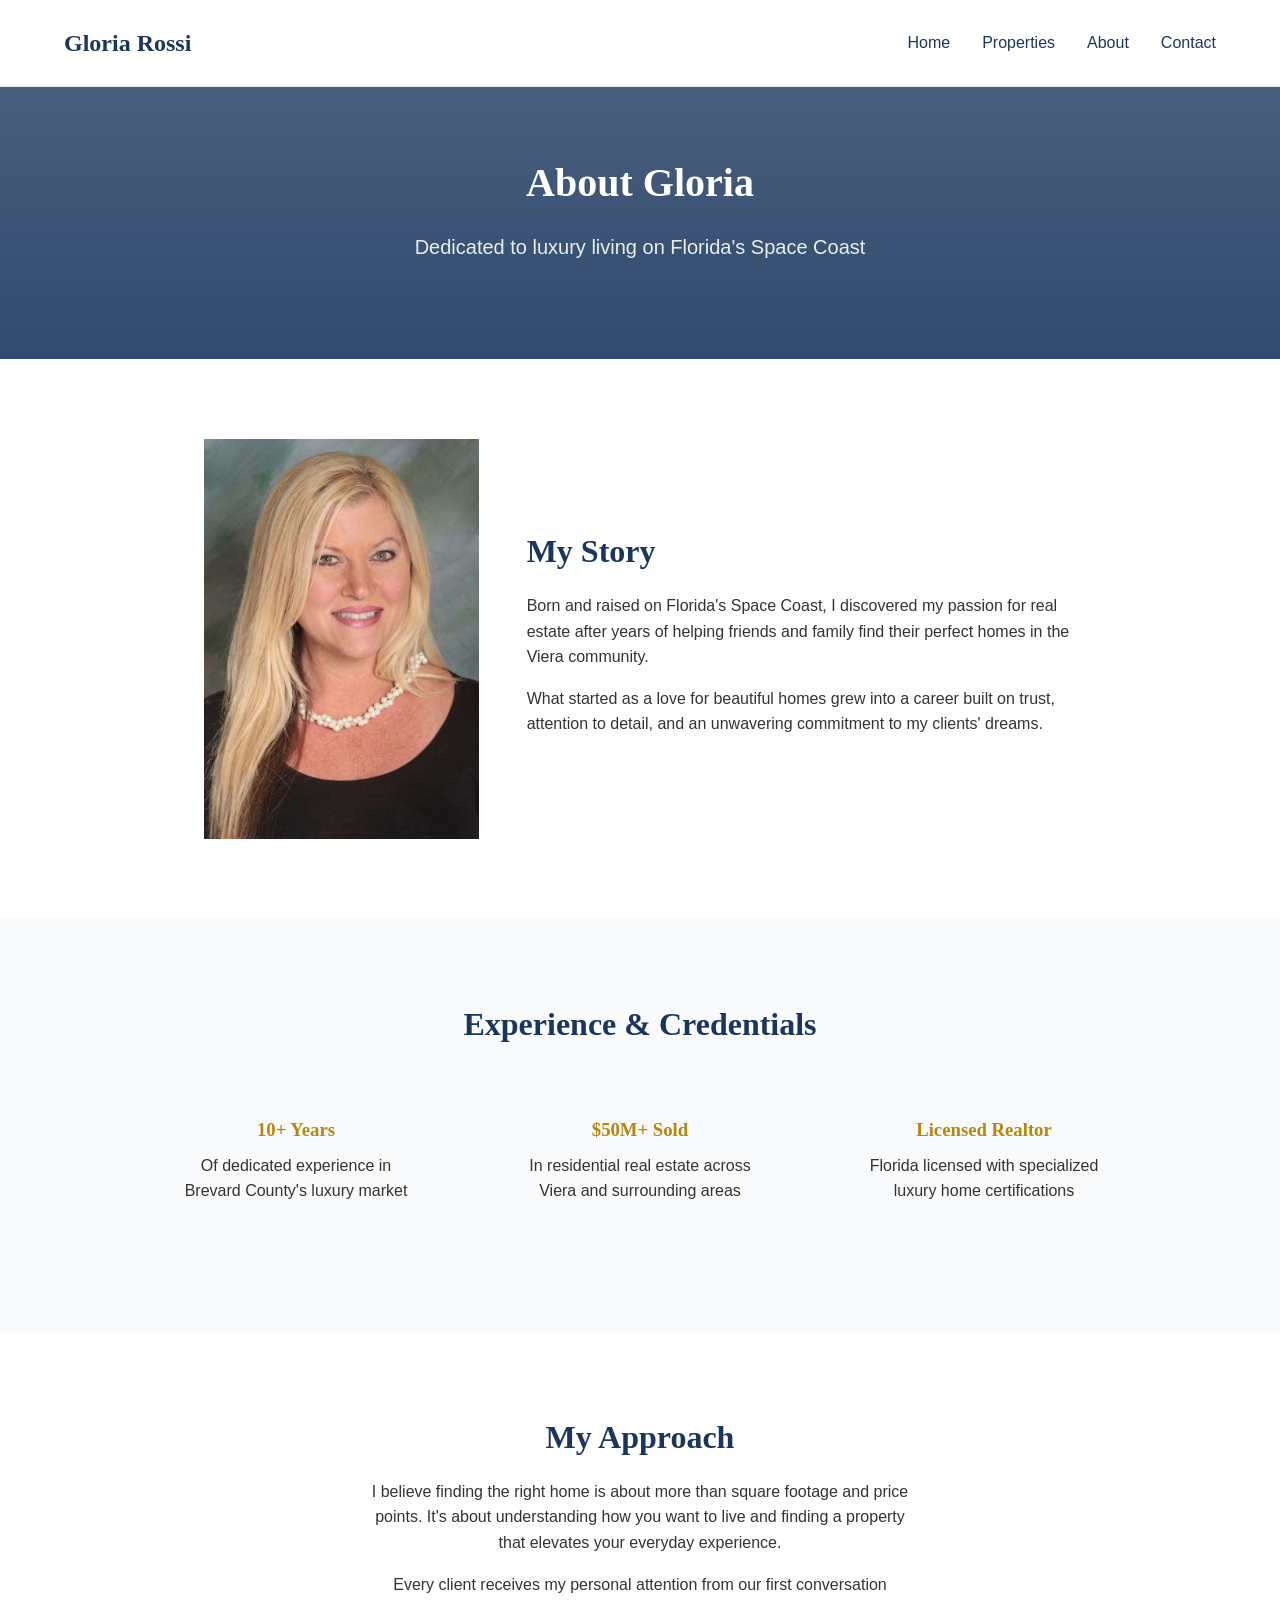
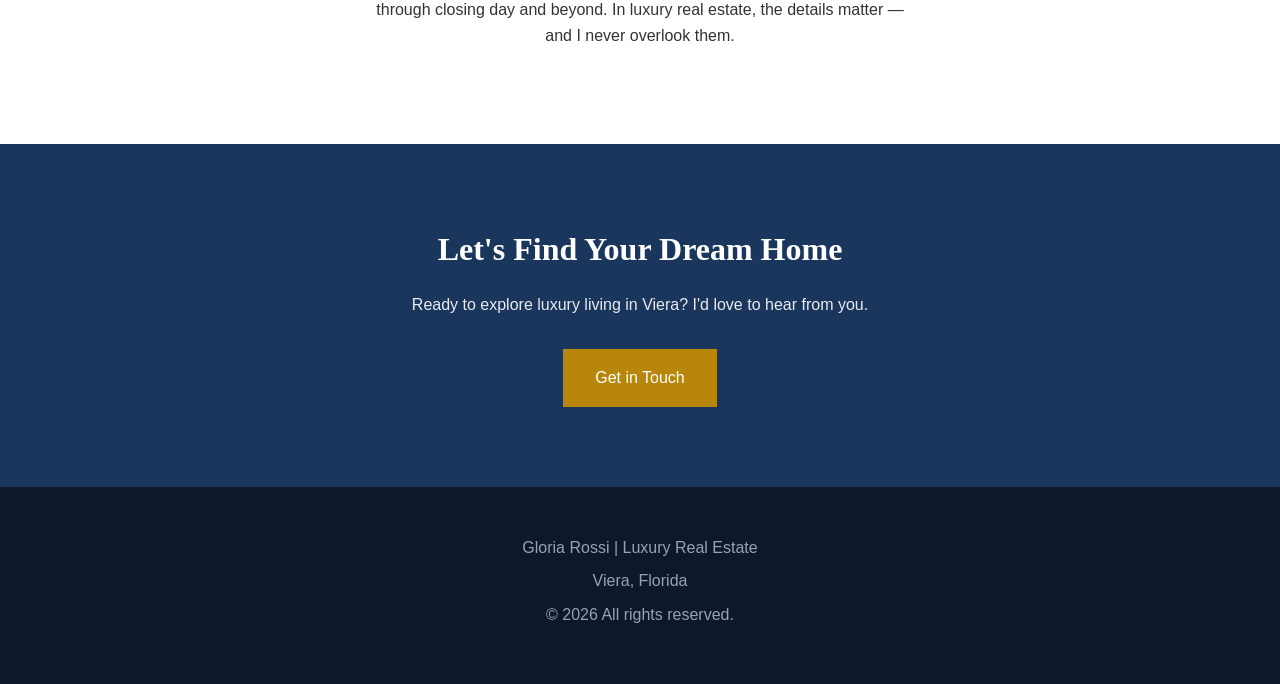
==== about.html @ 941d005b "Add About and Contact pages - About page with bio, credentials, and philosophy sections - Contact pa" ====
<!DOCTYPE html>
<html lang="en">
<head>
    <meta charset="UTF-8">
    <meta name="viewport" content="width=device-width, initial-scale=1.0">
    <title>About Gloria Rossi | Luxury Real Estate in Viera, Florida</title>
    <link rel="stylesheet" href="css/styles.css">
</head>
<body>
    <!-- Navigation -->
    <nav>
        <div class="logo">Gloria Rossi</div>
        <ul class="nav-links">
            <li><a href="index.html">Home</a></li>
            <li><a href="properties.html">Properties</a></li>
            <li><a href="about.html">About</a></li>
            <li><a href="contact.html">Contact</a></li>
        </ul>
    </nav>

    <!-- Page Hero -->
    <header class="hero hero-small">
        <h1>About Gloria</h1>
        <p>Dedicated to luxury living on Florida's Space Coast</p>
    </header>

    <!-- Bio Section -->
    <section class="about-bio">
        <img class="about-bio-image" src="pictures/glo_headshot_enhanced.png" alt="Gloria Rossi">
        <div>
            <h2>My Story</h2>
            <p>
                Born and raised on Florida's Space Coast, I discovered my passion
                for real estate after years of helping friends and family find
                their perfect homes in the Viera community.
            </p>
            <p>
                What started as a love for beautiful homes grew into a career
                built on trust, attention to detail, and an unwavering
                commitment to my clients' dreams.
            </p>
        </div>
    </section>

    <!-- Experience & Credentials -->
    <section class="about-credentials">
        <h2>Experience &amp; Credentials</h2>
        <div class="credentials-grid">
            <div class="credential-item">
                <h3>10+ Years</h3>
                <p>Of dedicated experience in Brevard County's luxury market</p>
            </div>
            <div class="credential-item">
                <h3>$50M+ Sold</h3>
                <p>In residential real estate across Viera and surrounding areas</p>
            </div>
            <div class="credential-item">
                <h3>Licensed Realtor</h3>
                <p>Florida licensed with specialized luxury home certifications</p>
            </div>
        </div>
    </section>

    <!-- Philosophy -->
    <section class="about-philosophy">
        <h2>My Approach</h2>
        <p>
            I believe finding the right home is about more than square footage
            and price points. It's about understanding how you want to live and
            finding a property that elevates your everyday experience.
        </p>
        <p>
            Every client receives my personal attention from our first
            conversation through closing day and beyond. In luxury real estate,
            the details matter — and I never overlook them.
        </p>
    </section>

    <!-- Call to Action -->
    <section class="cta">
        <h2>Let's Find Your Dream Home</h2>
        <p>Ready to explore luxury living in Viera? I'd love to hear from you.</p>
        <a href="contact.html" class="btn">Get in Touch</a>
    </section>

    <!-- Footer -->
    <footer>
        <p>Gloria Rossi | Luxury Real Estate</p>
        <p>Viera, Florida</p>
        <p>&copy; 2026 All rights reserved.</p>
    </footer>
</body>
</html>
---- css/styles.css ----
/* ========================================
   Gloria Rossi Realty - Main Stylesheet
   ======================================== */

/* Reset & Base Styles */
* {
    margin: 0;
    padding: 0;
    box-sizing: border-box;
}

body {
    font-family: 'Segoe UI', Tahoma, Geneva, Verdana, sans-serif;
    line-height: 1.6;
    color: #333;
    background-color: #fff;
}

/* Typography */
h1, h2, h3 {
    font-family: Georgia, 'Times New Roman', serif;
    color: #1a365d; /* Deep navy */
    margin-bottom: 1rem;
}

h1 {
    font-size: 3rem;
}

h2 {
    font-size: 2rem;
}

p {
    margin-bottom: 1rem;
}

a {
    color: #1a365d;
    text-decoration: none;
}

/* Navigation */
nav {
    display: flex;
    justify-content: space-between;
    align-items: center;
    padding: 1.5rem 5%;
    background-color: #fff;
    border-bottom: 1px solid #e2e8f0;
}

.logo {
    font-family: Georgia, 'Times New Roman', serif;
    font-size: 1.5rem;
    font-weight: bold;
    color: #1a365d;
}

.nav-links {
    display: flex;
    list-style: none;
    gap: 2rem;
}

.nav-links a {
    font-size: 1rem;
    transition: color 0.3s ease;
}

.nav-links a:hover {
    color: #b8860b; /* Gold accent */
}

/* Hero Section */
.hero {
    background: linear-gradient(rgba(26, 54, 93, 0.8), rgba(26, 54, 93, 0.9)),
                url('../images/hero-bg.jpg') center/cover;
    color: #fff;
    text-align: center;
    padding: 8rem 5%;
    min-height: 60vh;
    display: flex;
    flex-direction: column;
    justify-content: center;
    align-items: center;
}

.hero h1 {
    color: #fff;
    font-size: 3.5rem;
    margin-bottom: 1rem;
}

.hero p {
    font-size: 1.25rem;
    margin-bottom: 2rem;
    opacity: 0.9;
}

/* Buttons */
.btn {
    display: inline-block;
    padding: 1rem 2rem;
    background-color: #b8860b; /* Gold */
    color: #fff;
    font-size: 1rem;
    border: none;
    cursor: pointer;
    transition: background-color 0.3s ease;
}

.btn:hover {
    background-color: #996515;
    color: #fff;
}

/* Introduction Section */
.intro {
    text-align: center;
    padding: 5rem 10%;
    max-width: 800px;
    margin: 0 auto;
}

/* Featured Properties */
.featured {
    padding: 5rem 5%;
    background-color: #f8fafc;
}

.featured h2 {
    text-align: center;
    margin-bottom: 3rem;
}

.property-grid {
    display: grid;
    grid-template-columns: repeat(auto-fit, minmax(300px, 1fr));
    gap: 2rem;
    max-width: 1200px;
    margin: 0 auto;
}

.property-card {
    background: #fff;
    border: 1px solid #e2e8f0;
    overflow: hidden;
}

.property-image {
    height: 200px;
    background-color: #cbd5e1;
    display: flex;
    align-items: center;
    justify-content: center;
    color: #64748b;
}

.property-card h3 {
    padding: 1.5rem 1.5rem 0.5rem;
    font-size: 1.25rem;
}

.property-card p {
    padding: 0 1.5rem;
    color: #64748b;
    margin-bottom: 0.5rem;
}

.property-card .price {
    color: #1a365d;
    font-weight: bold;
    font-size: 1.25rem;
    padding-bottom: 1.5rem;
}

/* Call to Action */
.cta {
    text-align: center;
    padding: 5rem 5%;
    background-color: #1a365d;
    color: #fff;
}

.cta h2 {
    color: #fff;
}

.cta p {
    opacity: 0.9;
    margin-bottom: 2rem;
}

/* About Page - Hero Small */
.hero-small {
    padding: 4rem 5%;
    min-height: auto;
}

.hero-small h1 {
    font-size: 2.5rem;
}

/* About Page - Bio */
.about-bio {
    display: grid;
    grid-template-columns: 1fr 2fr;
    gap: 3rem;
    max-width: 1000px;
    margin: 0 auto;
    padding: 5rem 5%;
    align-items: center;
}

.about-bio-image {
    width: 100%;
    height: 400px;
    object-fit: cover;
}

/* About Page - Credentials */
.about-credentials {
    background-color: #f8fafc;
    padding: 5rem 5%;
    text-align: center;
}

.credentials-grid {
    display: grid;
    grid-template-columns: repeat(auto-fit, minmax(250px, 1fr));
    gap: 2rem;
    max-width: 1000px;
    margin: 2rem auto 0;
}

.credential-item {
    padding: 2rem;
}

.credential-item h3 {
    color: #b8860b;
    margin-bottom: 0.5rem;
}

/* About Page - Philosophy */
.about-philosophy {
    text-align: center;
    padding: 5rem 10%;
    max-width: 800px;
    margin: 0 auto;
}

/* Contact Page */
.contact-section {
    display: grid;
    grid-template-columns: 2fr 1fr;
    gap: 3rem;
    max-width: 1000px;
    margin: 0 auto;
    padding: 5rem 5%;
}

.contact-form h2,
.contact-info h2 {
    margin-bottom: 2rem;
}

.form-group {
    margin-bottom: 1.5rem;
}

.form-group label {
    display: block;
    margin-bottom: 0.5rem;
    font-weight: bold;
    color: #1a365d;
}

.form-group input,
.form-group select,
.form-group textarea {
    width: 100%;
    padding: 0.75rem 1rem;
    font-size: 1rem;
    font-family: 'Segoe UI', Tahoma, Geneva, Verdana, sans-serif;
    border: 1px solid #e2e8f0;
    background-color: #f8fafc;
    color: #333;
    transition: border-color 0.3s ease;
}

.form-group input:focus,
.form-group select:focus,
.form-group textarea:focus {
    outline: none;
    border-color: #b8860b;
}

.contact-info {
    padding: 2rem;
    background-color: #f8fafc;
    height: fit-content;
}

.contact-info-item {
    margin-bottom: 2rem;
}

.contact-info-item h3 {
    color: #b8860b;
    margin-bottom: 0.25rem;
}

/* Footer */
footer {
    text-align: center;
    padding: 3rem 5%;
    background-color: #0f172a;
    color: #94a3b8;
}

footer p {
    margin-bottom: 0.5rem;
}

/* Responsive Design */
@media (max-width: 768px) {
    .hero h1 {
        font-size: 2.5rem;
    }

    nav {
        flex-direction: column;
        gap: 1rem;
    }

    .nav-links {
        gap: 1rem;
    }

    .about-bio {
        grid-template-columns: 1fr;
        text-align: center;
    }

    .about-bio-image {
        height: 300px;
        max-width: 300px;
        margin: 0 auto;
    }

    .contact-section {
        grid-template-columns: 1fr;
    }
}
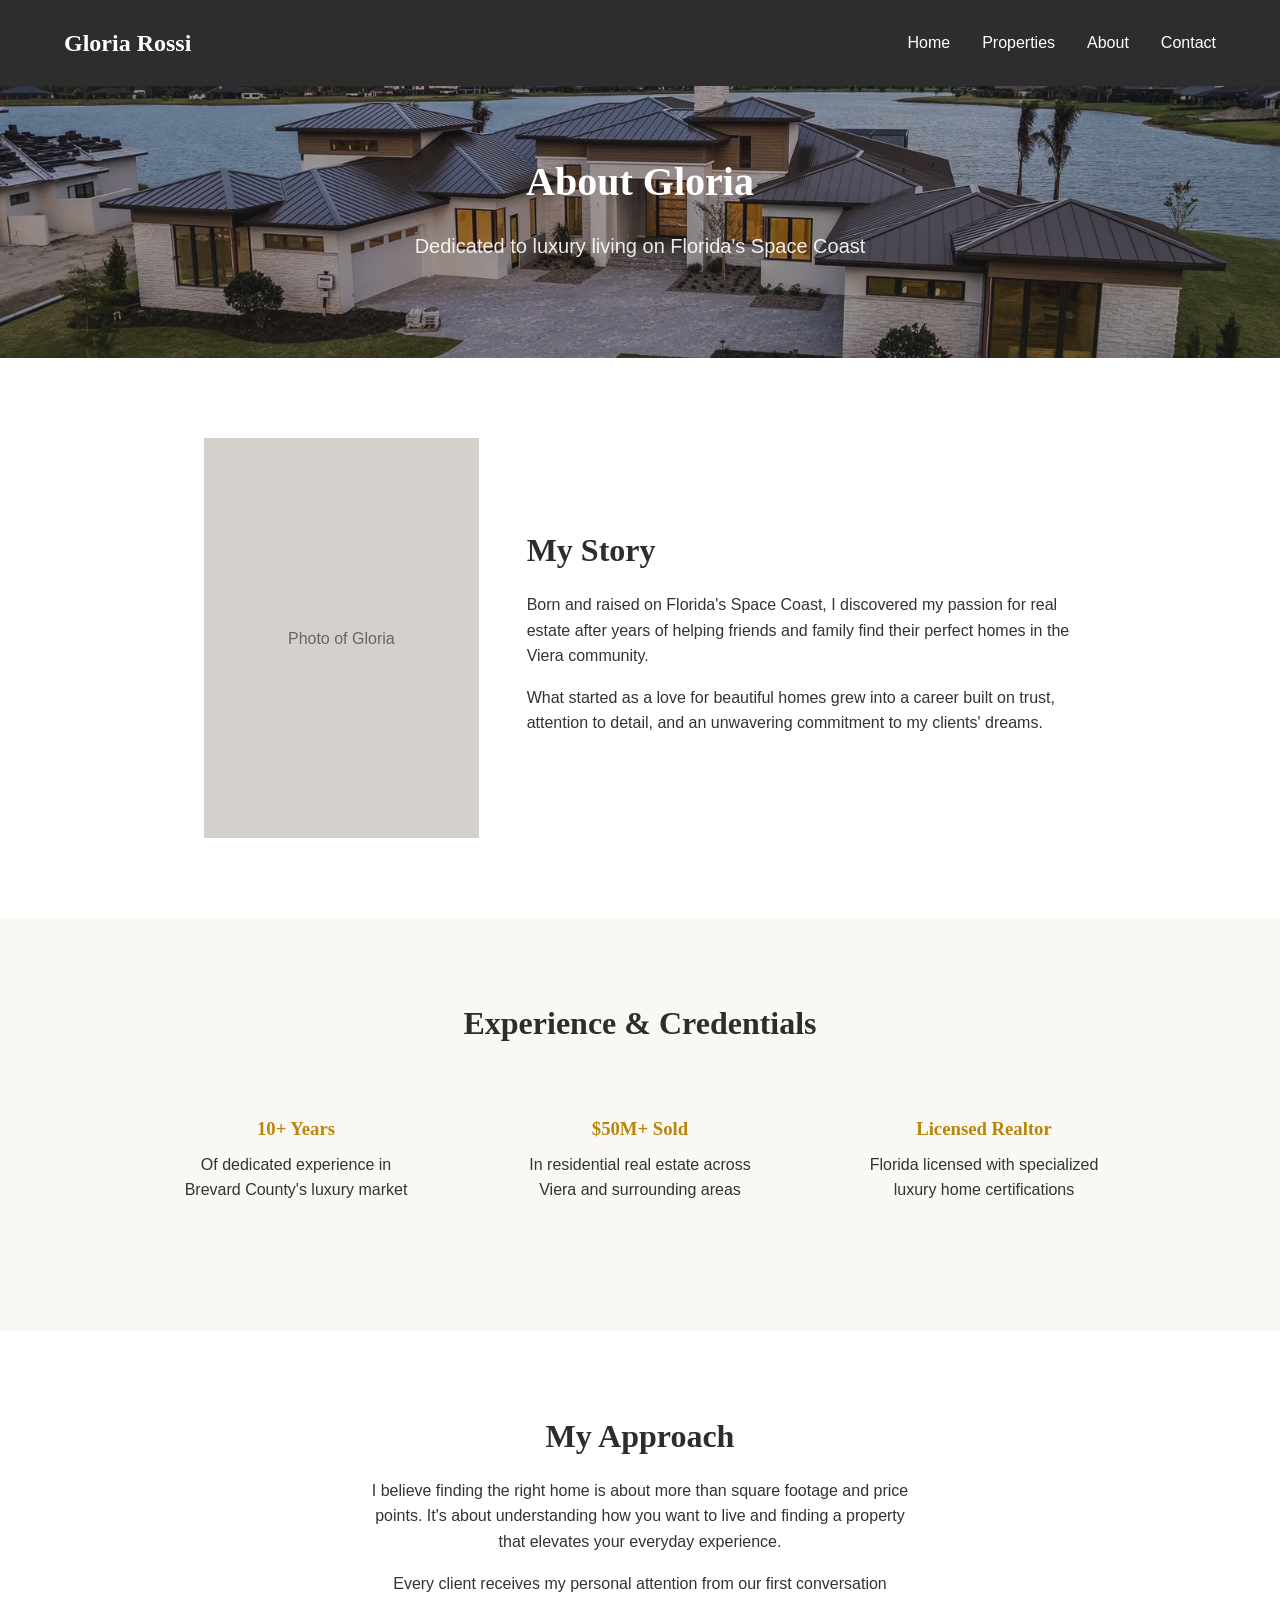
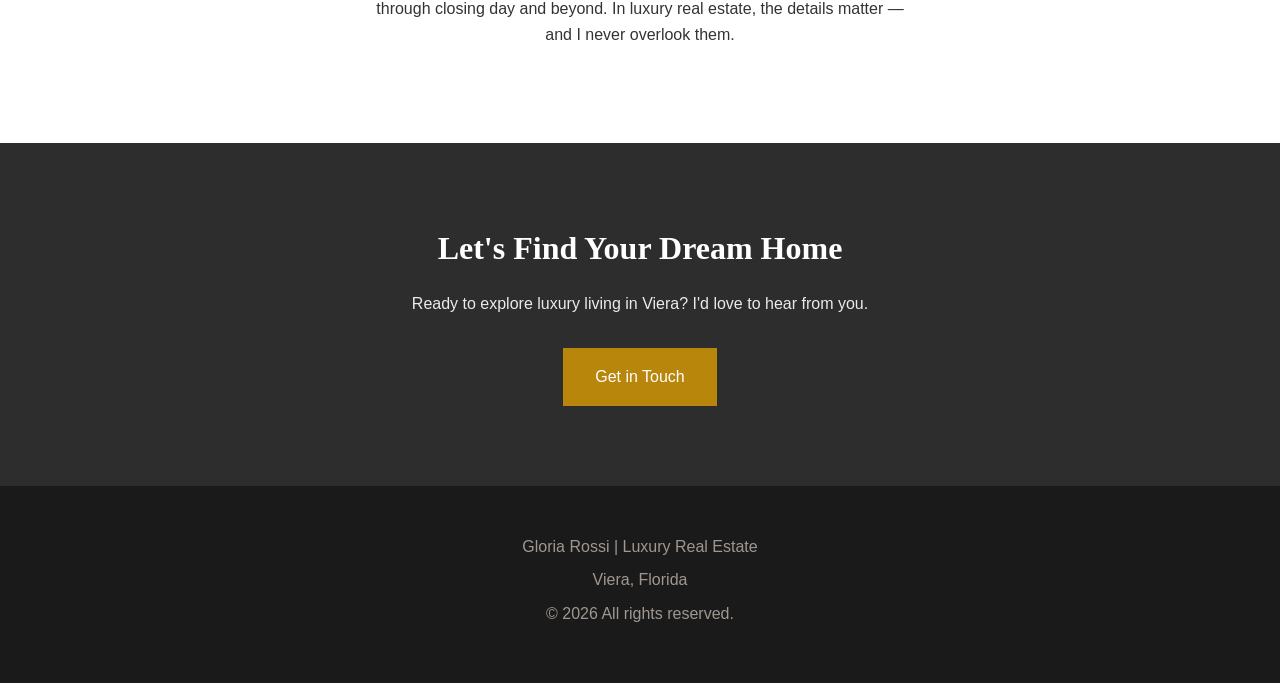
==== commit c052f1b3: "Replace headshot with placeholder for performance - Remove 1.8MB PNG headshot from about page - Reve" ====
--- a/about.html
+++ b/about.html
@@ -26,7 +26,7 @@
 
     <!-- Bio Section -->
     <section class="about-bio">
-        <img class="about-bio-image" src="pictures/glo_headshot_enhanced.png" alt="Gloria Rossi">
+        <div class="about-bio-image">Photo of Gloria</div>
         <div>
             <h2>My Story</h2>
             <p>
--- a/css/styles.css
+++ b/css/styles.css
@@ -19,7 +19,7 @@
 /* Typography */
 h1, h2, h3 {
     font-family: Georgia, 'Times New Roman', serif;
-    color: #1a365d; /* Deep navy */
+    color: #2d2d2d; /* Charcoal */
     margin-bottom: 1rem;
 }
 
@@ -36,7 +36,7 @@
 }
 
 a {
-    color: #1a365d;
+    color: #2d2d2d;
     text-decoration: none;
 }
 
@@ -46,15 +46,15 @@
     justify-content: space-between;
     align-items: center;
     padding: 1.5rem 5%;
-    background-color: #fff;
-    border-bottom: 1px solid #e2e8f0;
+    background-color: #2d2d2d;
+    border-bottom: none;
 }
 
 .logo {
     font-family: Georgia, 'Times New Roman', serif;
     font-size: 1.5rem;
     font-weight: bold;
-    color: #1a365d;
+    color: #fff;
 }
 
 .nav-links {
@@ -65,6 +65,7 @@
 
 .nav-links a {
     font-size: 1rem;
+    color: #fff;
     transition: color 0.3s ease;
 }
 
@@ -74,8 +75,8 @@
 
 /* Hero Section */
 .hero {
-    background: linear-gradient(rgba(26, 54, 93, 0.8), rgba(26, 54, 93, 0.9)),
-                url('../images/hero-bg.jpg') center/cover;
+    background: linear-gradient(rgba(45, 45, 45, 0.3), rgba(45, 45, 45, 0.4)),
+                url('../pictures/index_photo.webp') center/cover;
     color: #fff;
     text-align: center;
     padding: 8rem 5%;
@@ -126,7 +127,7 @@
 /* Featured Properties */
 .featured {
     padding: 5rem 5%;
-    background-color: #f8fafc;
+    background-color: #faf8f5;
 }
 
 .featured h2 {
@@ -144,17 +145,17 @@
 
 .property-card {
     background: #fff;
-    border: 1px solid #e2e8f0;
+    border: 1px solid #e8e4df;
     overflow: hidden;
 }
 
 .property-image {
     height: 200px;
-    background-color: #cbd5e1;
+    background-color: #d4d0cb;
     display: flex;
     align-items: center;
     justify-content: center;
-    color: #64748b;
+    color: #6b6560;
 }
 
 .property-card h3 {
@@ -164,12 +165,12 @@
 
 .property-card p {
     padding: 0 1.5rem;
-    color: #64748b;
+    color: #6b6560;
     margin-bottom: 0.5rem;
 }
 
 .property-card .price {
-    color: #1a365d;
+    color: #2d2d2d;
     font-weight: bold;
     font-size: 1.25rem;
     padding-bottom: 1.5rem;
@@ -179,7 +180,7 @@
 .cta {
     text-align: center;
     padding: 5rem 5%;
-    background-color: #1a365d;
+    background-color: #2d2d2d;
     color: #fff;
 }
 
@@ -216,12 +217,16 @@
 .about-bio-image {
     width: 100%;
     height: 400px;
-    object-fit: cover;
+    background-color: #d4d0cb;
+    display: flex;
+    align-items: center;
+    justify-content: center;
+    color: #6b6560;
 }
 
 /* About Page - Credentials */
 .about-credentials {
-    background-color: #f8fafc;
+    background-color: #faf8f5;
     padding: 5rem 5%;
     text-align: center;
 }
@@ -274,7 +279,7 @@
     display: block;
     margin-bottom: 0.5rem;
     font-weight: bold;
-    color: #1a365d;
+    color: #2d2d2d;
 }
 
 .form-group input,
@@ -284,8 +289,8 @@
     padding: 0.75rem 1rem;
     font-size: 1rem;
     font-family: 'Segoe UI', Tahoma, Geneva, Verdana, sans-serif;
-    border: 1px solid #e2e8f0;
-    background-color: #f8fafc;
+    border: 1px solid #e8e4df;
+    background-color: #faf8f5;
     color: #333;
     transition: border-color 0.3s ease;
 }
@@ -299,7 +304,7 @@
 
 .contact-info {
     padding: 2rem;
-    background-color: #f8fafc;
+    background-color: #faf8f5;
     height: fit-content;
 }
 
@@ -316,8 +321,8 @@
 footer {
     text-align: center;
     padding: 3rem 5%;
-    background-color: #0f172a;
-    color: #94a3b8;
+    background-color: #1a1a1a;
+    color: #a09890;
 }
 
 footer p {
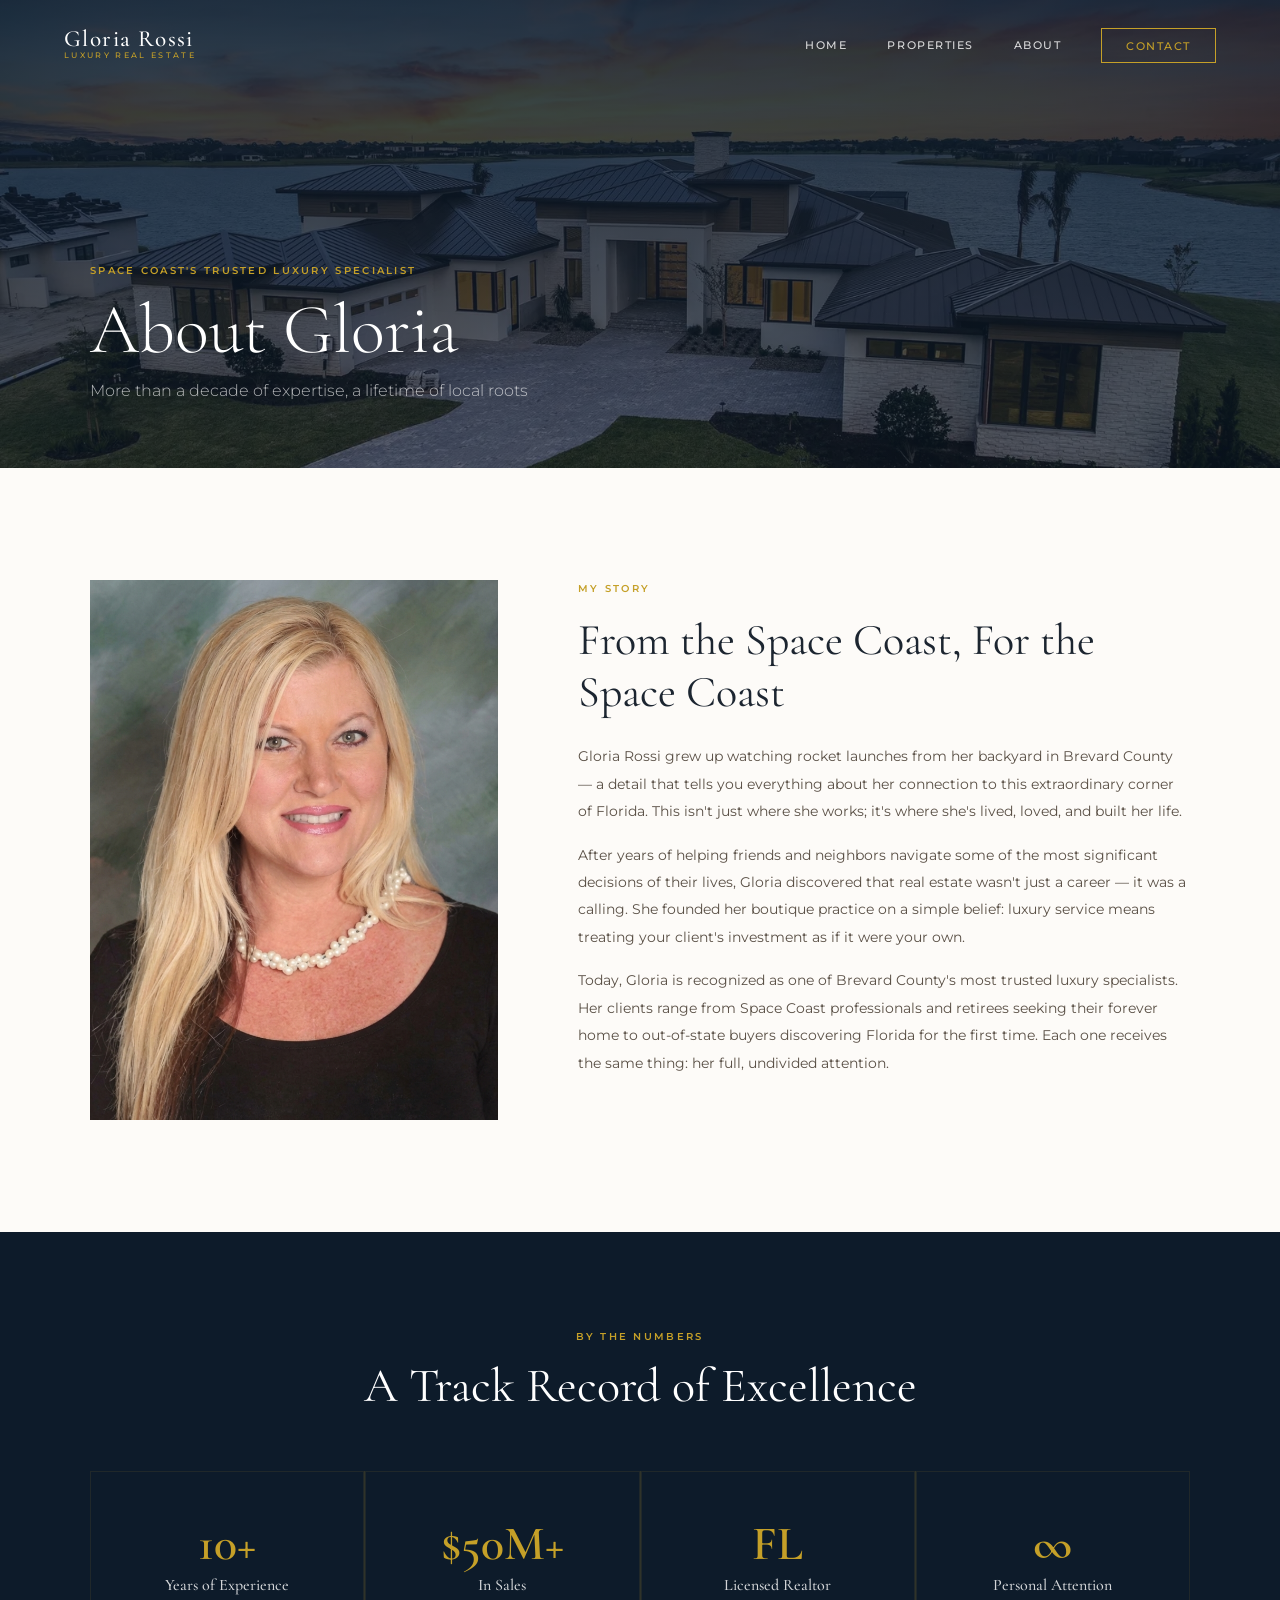
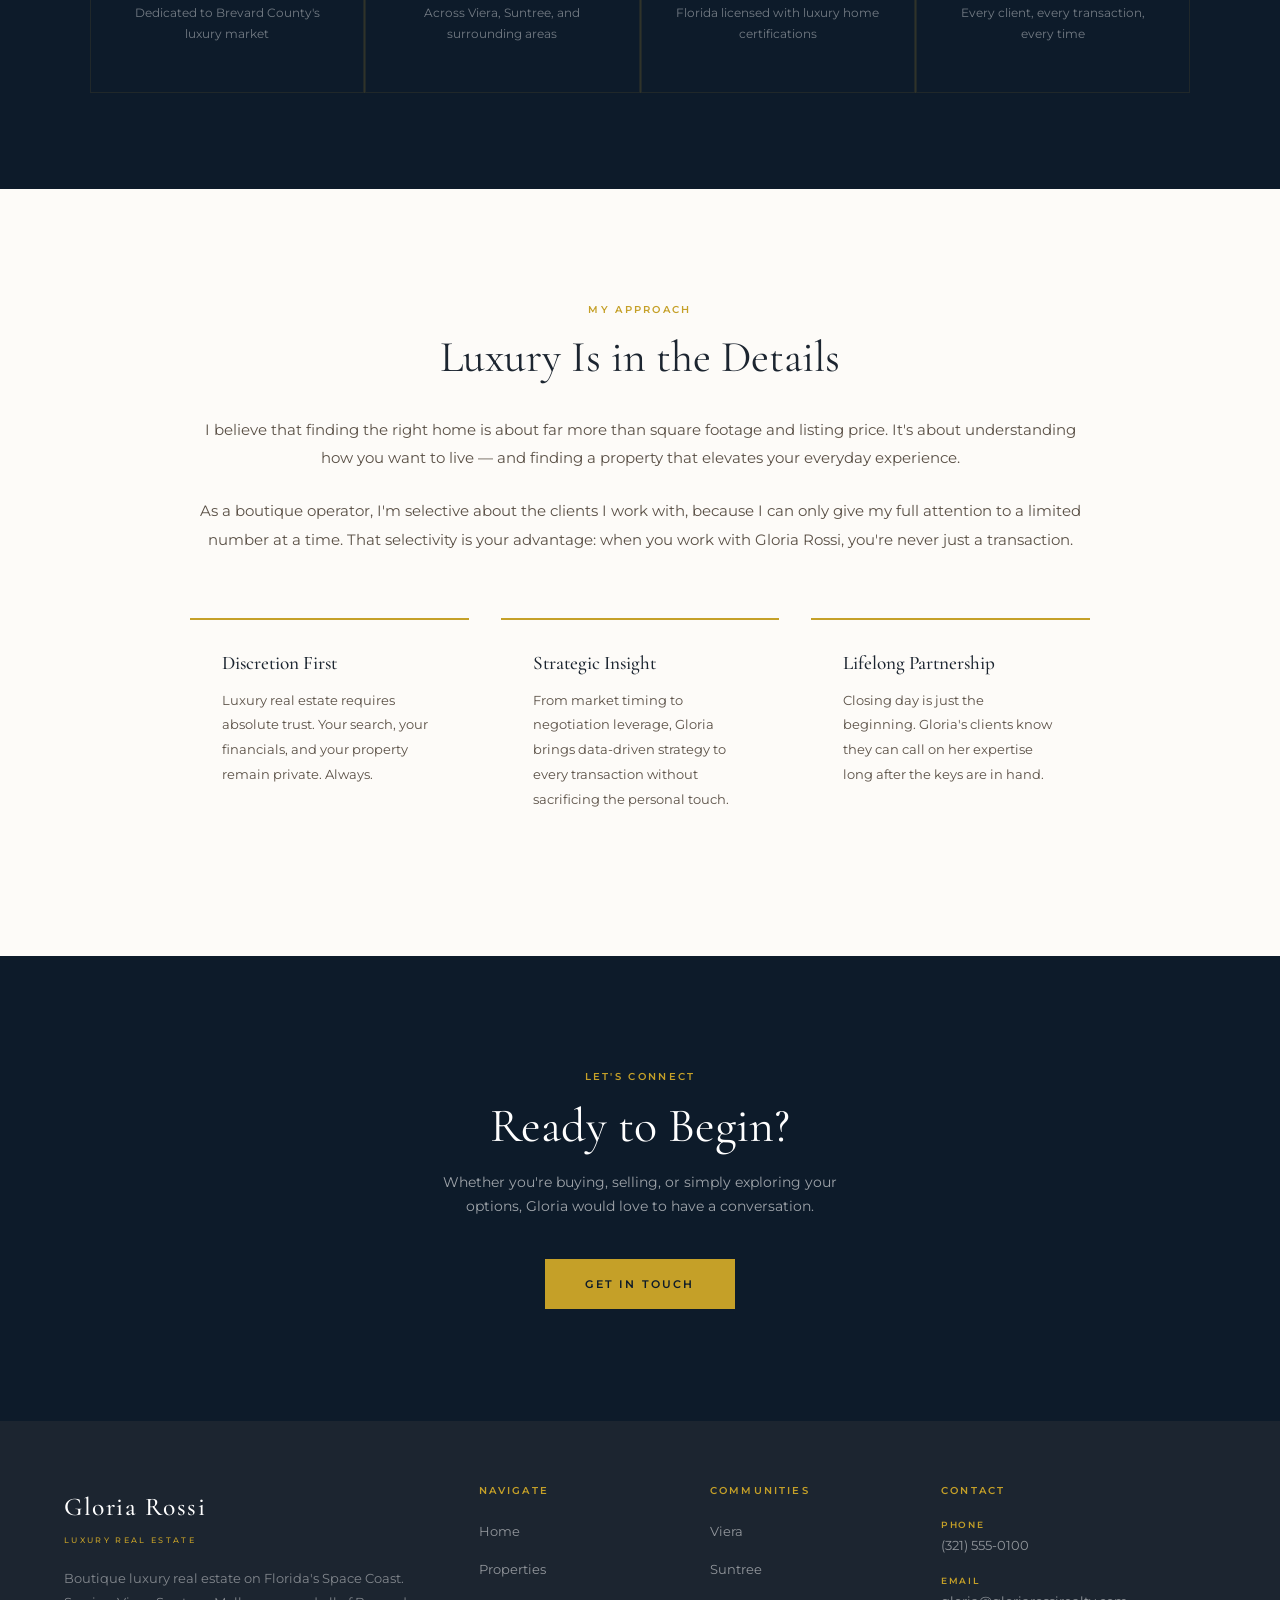
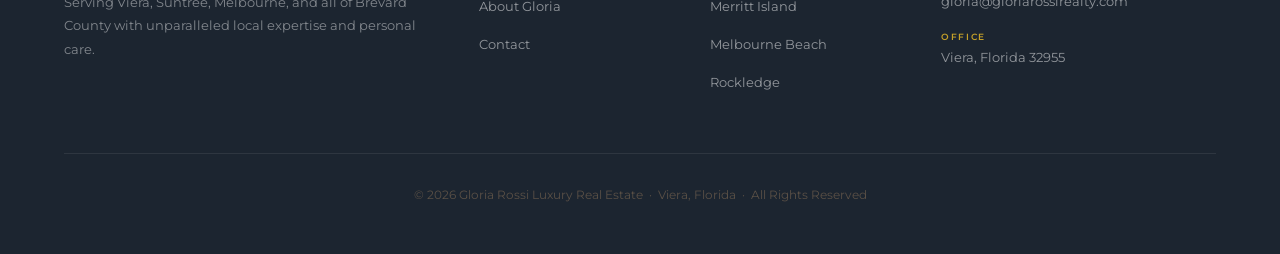
==== commit 7327365a: "Redesign: luxury Space Coast editorial aesthetic for Gloria Rossi Complete visual overhaul across al" ====
--- a/about.html
+++ b/about.html
@@ -3,91 +3,176 @@
 <head>
     <meta charset="UTF-8">
     <meta name="viewport" content="width=device-width, initial-scale=1.0">
-    <title>About Gloria Rossi | Luxury Real Estate in Viera, Florida</title>
+    <title>About Gloria Rossi | Luxury Real Estate · Florida's Space Coast</title>
+    <link rel="preconnect" href="https://fonts.googleapis.com">
+    <link rel="preconnect" href="https://fonts.gstatic.com" crossorigin>
+    <link href="https://fonts.googleapis.com/css2?family=Cormorant+Garamond:ital,wght@0,300;0,400;0,500;0,600;1,300;1,400;1,500&family=Montserrat:wght@300;400;500;600;700&display=swap" rel="stylesheet">
     <link rel="stylesheet" href="css/styles.css">
 </head>
 <body>
+
     <!-- Navigation -->
-    <nav>
-        <div class="logo">Gloria Rossi</div>
+    <nav id="navbar" class="scrolled">
+        <div class="logo">
+            <span class="logo-name">Gloria Rossi</span>
+            <span class="logo-tagline">Luxury Real Estate</span>
+        </div>
         <ul class="nav-links">
             <li><a href="index.html">Home</a></li>
             <li><a href="properties.html">Properties</a></li>
             <li><a href="about.html">About</a></li>
-            <li><a href="contact.html">Contact</a></li>
+            <li><a href="contact.html" class="nav-cta">Contact</a></li>
         </ul>
     </nav>
 
     <!-- Page Hero -->
-    <header class="hero hero-small">
-        <h1>About Gloria</h1>
-        <p>Dedicated to luxury living on Florida's Space Coast</p>
+    <header class="page-hero">
+        <div class="page-hero-content">
+            <span class="eyebrow">Space Coast's Trusted Luxury Specialist</span>
+            <h1>About Gloria</h1>
+            <p>More than a decade of expertise, a lifetime of local roots</p>
+        </div>
     </header>
 
     <!-- Bio Section -->
     <section class="about-bio">
-        <div class="about-bio-image">Photo of Gloria</div>
-        <div>
-            <h2>My Story</h2>
-            <p>
-                Born and raised on Florida's Space Coast, I discovered my passion
-                for real estate after years of helping friends and family find
-                their perfect homes in the Viera community.
-            </p>
-            <p>
-                What started as a love for beautiful homes grew into a career
-                built on trust, attention to detail, and an unwavering
-                commitment to my clients' dreams.
-            </p>
+        <div class="about-bio-inner">
+            <div class="about-bio-image-wrap">
+                <img src="pictures/glo_headshot_enhanced.png" alt="Gloria Rossi, Luxury Real Estate Specialist" class="about-bio-photo">
+                <div class="about-bio-accent"></div>
+            </div>
+            <div class="about-bio-text">
+                <span class="eyebrow">My Story</span>
+                <h2>From the Space Coast, For the Space Coast</h2>
+                <p>Gloria Rossi grew up watching rocket launches from her backyard in Brevard County &mdash; a detail that tells you everything about her connection to this extraordinary corner of Florida. This isn't just where she works; it's where she's lived, loved, and built her life.</p>
+                <p>After years of helping friends and neighbors navigate some of the most significant decisions of their lives, Gloria discovered that real estate wasn't just a career &mdash; it was a calling. She founded her boutique practice on a simple belief: luxury service means treating your client's investment as if it were your own.</p>
+                <p>Today, Gloria is recognized as one of Brevard County's most trusted luxury specialists. Her clients range from Space Coast professionals and retirees seeking their forever home to out-of-state buyers discovering Florida for the first time. Each one receives the same thing: her full, undivided attention.</p>
+            </div>
         </div>
     </section>
 
-    <!-- Experience & Credentials -->
-    <section class="about-credentials">
-        <h2>Experience &amp; Credentials</h2>
-        <div class="credentials-grid">
-            <div class="credential-item">
-                <h3>10+ Years</h3>
-                <p>Of dedicated experience in Brevard County's luxury market</p>
+    <!-- Credentials / Stats -->
+    <section class="credentials">
+        <div class="credentials-inner">
+            <div class="section-header">
+                <span class="eyebrow">By the Numbers</span>
+                <h2>A Track Record of Excellence</h2>
             </div>
-            <div class="credential-item">
-                <h3>$50M+ Sold</h3>
-                <p>In residential real estate across Viera and surrounding areas</p>
-            </div>
-            <div class="credential-item">
-                <h3>Licensed Realtor</h3>
-                <p>Florida licensed with specialized luxury home certifications</p>
+            <div class="credentials-grid">
+                <div class="credential-item">
+                    <span class="credential-number">10+</span>
+                    <h3>Years of Experience</h3>
+                    <p>Dedicated to Brevard County's luxury market</p>
+                </div>
+                <div class="credential-item">
+                    <span class="credential-number">$50M+</span>
+                    <h3>In Sales</h3>
+                    <p>Across Viera, Suntree, and surrounding areas</p>
+                </div>
+                <div class="credential-item">
+                    <span class="credential-number">FL</span>
+                    <h3>Licensed Realtor</h3>
+                    <p>Florida licensed with luxury home certifications</p>
+                </div>
+                <div class="credential-item">
+                    <span class="credential-number">&#8734;</span>
+                    <h3>Personal Attention</h3>
+                    <p>Every client, every transaction, every time</p>
+                </div>
             </div>
         </div>
     </section>
 
     <!-- Philosophy -->
-    <section class="about-philosophy">
-        <h2>My Approach</h2>
-        <p>
-            I believe finding the right home is about more than square footage
-            and price points. It's about understanding how you want to live and
-            finding a property that elevates your everyday experience.
-        </p>
-        <p>
-            Every client receives my personal attention from our first
-            conversation through closing day and beyond. In luxury real estate,
-            the details matter — and I never overlook them.
-        </p>
+    <section class="philosophy">
+        <div class="philosophy-inner">
+            <span class="eyebrow">My Approach</span>
+            <h2>Luxury Is in the Details</h2>
+            <p>I believe that finding the right home is about far more than square footage and listing price. It's about understanding how you want to live &mdash; and finding a property that elevates your everyday experience.</p>
+            <p>As a boutique operator, I'm selective about the clients I work with, because I can only give my full attention to a limited number at a time. That selectivity is your advantage: when you work with Gloria Rossi, you're never just a transaction.</p>
+            <div class="philosophy-pillars">
+                <div class="philosophy-pillar">
+                    <h4>Discretion First</h4>
+                    <p>Luxury real estate requires absolute trust. Your search, your financials, and your property remain private. Always.</p>
+                </div>
+                <div class="philosophy-pillar">
+                    <h4>Strategic Insight</h4>
+                    <p>From market timing to negotiation leverage, Gloria brings data-driven strategy to every transaction without sacrificing the personal touch.</p>
+                </div>
+                <div class="philosophy-pillar">
+                    <h4>Lifelong Partnership</h4>
+                    <p>Closing day is just the beginning. Gloria's clients know they can call on her expertise long after the keys are in hand.</p>
+                </div>
+            </div>
+        </div>
     </section>
 
-    <!-- Call to Action -->
+    <!-- CTA -->
     <section class="cta">
-        <h2>Let's Find Your Dream Home</h2>
-        <p>Ready to explore luxury living in Viera? I'd love to hear from you.</p>
-        <a href="contact.html" class="btn">Get in Touch</a>
+        <span class="eyebrow">Let's Connect</span>
+        <h2>Ready to Begin?</h2>
+        <p>Whether you're buying, selling, or simply exploring your options, Gloria would love to have a conversation.</p>
+        <a href="contact.html" class="btn btn-primary">Get in Touch</a>
     </section>
 
     <!-- Footer -->
     <footer>
-        <p>Gloria Rossi | Luxury Real Estate</p>
-        <p>Viera, Florida</p>
-        <p>&copy; 2026 All rights reserved.</p>
+        <div class="footer-inner">
+            <div class="footer-brand">
+                <span class="logo-name">Gloria Rossi</span>
+                <span class="logo-tagline">Luxury Real Estate</span>
+                <p>Boutique luxury real estate on Florida's Space Coast. Serving Viera, Suntree, Melbourne, and all of Brevard County with unparalleled local expertise and personal care.</p>
+            </div>
+            <div class="footer-col">
+                <h4>Navigate</h4>
+                <ul>
+                    <li><a href="index.html">Home</a></li>
+                    <li><a href="properties.html">Properties</a></li>
+                    <li><a href="about.html">About Gloria</a></li>
+                    <li><a href="contact.html">Contact</a></li>
+                </ul>
+            </div>
+            <div class="footer-col">
+                <h4>Communities</h4>
+                <ul>
+                    <li><a href="#">Viera</a></li>
+                    <li><a href="#">Suntree</a></li>
+                    <li><a href="#">Merritt Island</a></li>
+                    <li><a href="#">Melbourne Beach</a></li>
+                    <li><a href="#">Rockledge</a></li>
+                </ul>
+            </div>
+            <div class="footer-col">
+                <h4>Contact</h4>
+                <div class="footer-contact-item">
+                    <span class="contact-label">Phone</span>
+                    <p>(321) 555-0100</p>
+                </div>
+                <div class="footer-contact-item">
+                    <span class="contact-label">Email</span>
+                    <p>gloria@gloriarossirealty.com</p>
+                </div>
+                <div class="footer-contact-item">
+                    <span class="contact-label">Office</span>
+                    <p>Viera, Florida 32955</p>
+                </div>
+            </div>
+        </div>
+        <div class="footer-bottom">
+            <p>&copy; 2026 Gloria Rossi Luxury Real Estate &nbsp;&middot;&nbsp; Viera, Florida &nbsp;&middot;&nbsp; All Rights Reserved</p>
+        </div>
     </footer>
+
+    <script>
+        const navbar = document.getElementById('navbar');
+        window.addEventListener('scroll', function () {
+            if (window.scrollY > 60) {
+                navbar.classList.add('scrolled');
+            } else {
+                navbar.classList.remove('scrolled');
+            }
+        });
+    </script>
+
 </body>
 </html>
--- a/css/styles.css
+++ b/css/styles.css
@@ -1,361 +1,1134 @@
-/* ========================================
-   Gloria Rossi Realty - Main Stylesheet
-   ======================================== */
-
-/* Reset & Base Styles */
-* {
-    margin: 0;
-    padding: 0;
-    box-sizing: border-box;
+/* ============================================================
+   Gloria Rossi Luxury Real Estate — Main Stylesheet
+   Design: Space Coast Editorial Luxury
+   Fonts: Cormorant Garamond (headings) + Montserrat (body)
+   ============================================================ */
+
+/* === CSS VARIABLES === */
+:root {
+  --midnight: #0d1b2a;
+  --navy:     #162033;
+  --gold:     #c5a028;
+  --gold-light: #d4b845;
+  --gold-hover: #a8881f;
+  --cream:    #f9f4ee;
+  --warm-white: #fdfbf8;
+  --charcoal: #1c2530;
+  --text-dark: #2a2a2a;
+  --text-mid:  #5a5046;
+  --text-light: #8a7d72;
+  --border:   #e2d9d0;
+  --section-alt: #f5ede4;
+}
+
+/* === RESET === */
+*, *::before, *::after {
+  margin: 0;
+  padding: 0;
+  box-sizing: border-box;
+}
+
+html {
+  scroll-behavior: smooth;
 }
 
 body {
-    font-family: 'Segoe UI', Tahoma, Geneva, Verdana, sans-serif;
-    line-height: 1.6;
-    color: #333;
-    background-color: #fff;
-}
-
-/* Typography */
-h1, h2, h3 {
-    font-family: Georgia, 'Times New Roman', serif;
-    color: #2d2d2d; /* Charcoal */
-    margin-bottom: 1rem;
-}
-
-h1 {
-    font-size: 3rem;
-}
-
-h2 {
-    font-size: 2rem;
+  font-family: 'Montserrat', 'Segoe UI', sans-serif;
+  font-weight: 400;
+  line-height: 1.7;
+  color: var(--text-dark);
+  background-color: var(--warm-white);
+  -webkit-font-smoothing: antialiased;
+}
+
+/* === TYPOGRAPHY === */
+h1, h2, h3, h4, h5 {
+  font-family: 'Cormorant Garamond', Georgia, serif;
+  font-weight: 500;
+  line-height: 1.2;
+  color: var(--charcoal);
+}
+
+.eyebrow {
+  font-family: 'Montserrat', sans-serif;
+  font-size: 0.65rem;
+  font-weight: 600;
+  letter-spacing: 0.22em;
+  text-transform: uppercase;
+  color: var(--gold);
+  margin-bottom: 0.75rem;
+  display: block;
 }
 
 p {
-    margin-bottom: 1rem;
+  margin-bottom: 1rem;
+  color: var(--text-mid);
 }
 
 a {
-    color: #2d2d2d;
-    text-decoration: none;
-}
-
-/* Navigation */
+  color: inherit;
+  text-decoration: none;
+}
+
+/* === NAVIGATION === */
 nav {
-    display: flex;
-    justify-content: space-between;
-    align-items: center;
-    padding: 1.5rem 5%;
-    background-color: #2d2d2d;
-    border-bottom: none;
+  position: fixed;
+  top: 0;
+  left: 0;
+  right: 0;
+  z-index: 1000;
+  display: flex;
+  justify-content: space-between;
+  align-items: center;
+  padding: 1.75rem 5%;
+  transition: background-color 0.4s ease, padding 0.3s ease, box-shadow 0.3s ease;
+}
+
+nav.scrolled {
+  background-color: var(--midnight);
+  padding: 1rem 5%;
+  box-shadow: 0 2px 30px rgba(0, 0, 0, 0.35);
 }
 
 .logo {
-    font-family: Georgia, 'Times New Roman', serif;
-    font-size: 1.5rem;
-    font-weight: bold;
-    color: #fff;
+  display: flex;
+  flex-direction: column;
+  line-height: 1;
+}
+
+.logo-name {
+  font-family: 'Cormorant Garamond', serif;
+  font-size: 1.45rem;
+  font-weight: 500;
+  color: #fff;
+  letter-spacing: 0.06em;
+}
+
+.logo-tagline {
+  font-family: 'Montserrat', sans-serif;
+  font-size: 0.52rem;
+  font-weight: 500;
+  letter-spacing: 0.28em;
+  text-transform: uppercase;
+  color: var(--gold);
 }
 
 .nav-links {
-    display: flex;
-    list-style: none;
-    gap: 2rem;
+  display: flex;
+  list-style: none;
+  gap: 2.5rem;
+  align-items: center;
 }
 
 .nav-links a {
-    font-size: 1rem;
-    color: #fff;
-    transition: color 0.3s ease;
+  font-size: 0.68rem;
+  font-weight: 500;
+  letter-spacing: 0.14em;
+  text-transform: uppercase;
+  color: rgba(255, 255, 255, 0.82);
+  transition: color 0.3s ease;
 }
 
 .nav-links a:hover {
-    color: #b8860b; /* Gold accent */
-}
-
-/* Hero Section */
+  color: var(--gold);
+}
+
+.nav-links .nav-cta {
+  padding: 0.6rem 1.5rem;
+  border: 1px solid var(--gold);
+  color: var(--gold);
+  transition: all 0.3s ease;
+}
+
+.nav-links .nav-cta:hover {
+  background-color: var(--gold);
+  color: var(--midnight);
+}
+
+/* === BUTTONS === */
+.btn {
+  display: inline-block;
+  padding: 1rem 2.5rem;
+  font-family: 'Montserrat', sans-serif;
+  font-size: 0.68rem;
+  font-weight: 600;
+  letter-spacing: 0.2em;
+  text-transform: uppercase;
+  cursor: pointer;
+  transition: all 0.3s ease;
+  border: none;
+}
+
+.btn-primary {
+  background-color: var(--gold);
+  color: var(--midnight);
+}
+
+.btn-primary:hover {
+  background-color: var(--gold-hover);
+  color: #fff;
+}
+
+.btn-outline {
+  border: 1px solid rgba(255, 255, 255, 0.65);
+  color: #fff;
+  background: transparent;
+}
+
+.btn-outline:hover {
+  background-color: rgba(255, 255, 255, 0.1);
+  border-color: #fff;
+}
+
+.btn-dark {
+  background-color: var(--midnight);
+  color: var(--gold);
+}
+
+.btn-dark:hover {
+  background-color: var(--navy);
+}
+
+/* === HERO === */
 .hero {
-    background: linear-gradient(rgba(45, 45, 45, 0.3), rgba(45, 45, 45, 0.4)),
-                url('../pictures/index_photo.webp') center/cover;
-    color: #fff;
-    text-align: center;
-    padding: 8rem 5%;
-    min-height: 60vh;
-    display: flex;
-    flex-direction: column;
-    justify-content: center;
-    align-items: center;
+  position: relative;
+  height: 100vh;
+  min-height: 660px;
+  background:
+    linear-gradient(160deg, rgba(13,27,42,0.78) 0%, rgba(13,27,42,0.42) 50%, rgba(13,27,42,0.62) 100%),
+    url('../pictures/index_photo.webp') center / cover no-repeat;
+  display: flex;
+  align-items: center;
+  justify-content: center;
+  text-align: center;
+  color: #fff;
+}
+
+.hero-content {
+  max-width: 820px;
+  padding: 0 5%;
+}
+
+.hero-content .eyebrow {
+  color: var(--gold-light);
+  margin-bottom: 1.5rem;
 }
 
 .hero h1 {
-    color: #fff;
-    font-size: 3.5rem;
-    margin-bottom: 1rem;
-}
-
-.hero p {
-    font-size: 1.25rem;
-    margin-bottom: 2rem;
-    opacity: 0.9;
-}
-
-/* Buttons */
-.btn {
-    display: inline-block;
-    padding: 1rem 2rem;
-    background-color: #b8860b; /* Gold */
-    color: #fff;
-    font-size: 1rem;
-    border: none;
-    cursor: pointer;
-    transition: background-color 0.3s ease;
-}
-
-.btn:hover {
-    background-color: #996515;
-    color: #fff;
-}
-
-/* Introduction Section */
-.intro {
-    text-align: center;
-    padding: 5rem 10%;
-    max-width: 800px;
-    margin: 0 auto;
-}
-
-/* Featured Properties */
+  font-size: clamp(3rem, 6.5vw, 5.5rem);
+  font-weight: 300;
+  color: #fff;
+  margin-bottom: 1.5rem;
+  line-height: 1.08;
+  letter-spacing: 0.01em;
+}
+
+.hero-subtitle {
+  font-size: 0.95rem;
+  font-weight: 300;
+  color: rgba(255, 255, 255, 0.82);
+  margin-bottom: 2.5rem;
+  max-width: 520px;
+  margin-left: auto;
+  margin-right: auto;
+  line-height: 1.8;
+}
+
+.hero-ctas {
+  display: flex;
+  gap: 1rem;
+  justify-content: center;
+  flex-wrap: wrap;
+}
+
+.hero-scroll {
+  position: absolute;
+  bottom: 2.5rem;
+  left: 50%;
+  transform: translateX(-50%);
+  color: rgba(255, 255, 255, 0.45);
+  font-size: 0.58rem;
+  letter-spacing: 0.22em;
+  text-transform: uppercase;
+  display: flex;
+  flex-direction: column;
+  align-items: center;
+  gap: 0.6rem;
+}
+
+.hero-scroll::after {
+  content: '';
+  display: block;
+  width: 1px;
+  height: 40px;
+  background: linear-gradient(to bottom, rgba(255,255,255,0.45), transparent);
+}
+
+/* === PILLARS SECTION === */
+.pillars {
+  padding: 5rem 5%;
+  background-color: var(--warm-white);
+}
+
+.pillars-inner {
+  max-width: 1100px;
+  margin: 0 auto;
+  display: grid;
+  grid-template-columns: repeat(3, 1fr);
+  gap: 2rem;
+}
+
+.pillar {
+  text-align: center;
+  padding: 2.75rem 2rem;
+  border: 1px solid var(--border);
+  transition: border-color 0.3s ease, transform 0.3s ease;
+}
+
+.pillar:hover {
+  border-color: var(--gold);
+  transform: translateY(-5px);
+}
+
+.pillar-icon {
+  font-size: 1.75rem;
+  color: var(--gold);
+  margin-bottom: 1.25rem;
+  display: block;
+}
+
+.pillar h3 {
+  font-size: 1.45rem;
+  margin-bottom: 0.75rem;
+  font-weight: 500;
+}
+
+.pillar p {
+  font-size: 0.85rem;
+  line-height: 1.85;
+  margin: 0;
+}
+
+/* === SECTION HEADER === */
+.section-header {
+  text-align: center;
+  margin-bottom: 3.5rem;
+}
+
+.section-header h2 {
+  font-size: clamp(2rem, 4vw, 3rem);
+  font-weight: 400;
+}
+
+.section-header p {
+  max-width: 550px;
+  margin: 1rem auto 0;
+  font-size: 0.88rem;
+}
+
+/* === FEATURED PROPERTIES === */
 .featured {
-    padding: 5rem 5%;
-    background-color: #faf8f5;
-}
-
-.featured h2 {
-    text-align: center;
-    margin-bottom: 3rem;
+  padding: 6rem 5%;
+  background-color: var(--section-alt);
 }
 
 .property-grid {
-    display: grid;
-    grid-template-columns: repeat(auto-fit, minmax(300px, 1fr));
-    gap: 2rem;
-    max-width: 1200px;
-    margin: 0 auto;
+  display: grid;
+  grid-template-columns: repeat(auto-fit, minmax(320px, 1fr));
+  gap: 2rem;
+  max-width: 1200px;
+  margin: 0 auto;
 }
 
 .property-card {
-    background: #fff;
-    border: 1px solid #e8e4df;
-    overflow: hidden;
+  background: var(--warm-white);
+  overflow: hidden;
+  transition: transform 0.3s ease, box-shadow 0.3s ease;
+}
+
+.property-card:hover {
+  transform: translateY(-6px);
+  box-shadow: 0 20px 50px rgba(13, 27, 42, 0.12);
 }
 
 .property-image {
-    height: 200px;
-    background-color: #d4d0cb;
-    display: flex;
-    align-items: center;
-    justify-content: center;
-    color: #6b6560;
+  position: relative;
+  height: 240px;
+  background: linear-gradient(135deg, #1a2f4a 0%, #2d4a68 55%, #1a3355 100%);
+  overflow: hidden;
+}
+
+.property-badge {
+  position: absolute;
+  top: 1rem;
+  left: 1rem;
+  background-color: var(--gold);
+  color: var(--midnight);
+  font-size: 0.58rem;
+  font-weight: 700;
+  letter-spacing: 0.16em;
+  text-transform: uppercase;
+  padding: 0.3rem 0.8rem;
+}
+
+.property-location {
+  position: absolute;
+  bottom: 1rem;
+  left: 1rem;
+  color: rgba(255, 255, 255, 0.75);
+  font-size: 0.62rem;
+  font-weight: 500;
+  letter-spacing: 0.12em;
+  text-transform: uppercase;
+}
+
+.property-body {
+  padding: 1.5rem;
+  border: 1px solid var(--border);
+  border-top: none;
 }
 
 .property-card h3 {
-    padding: 1.5rem 1.5rem 0.5rem;
-    font-size: 1.25rem;
-}
-
-.property-card p {
-    padding: 0 1.5rem;
-    color: #6b6560;
-    margin-bottom: 0.5rem;
-}
-
-.property-card .price {
-    color: #2d2d2d;
-    font-weight: bold;
-    font-size: 1.25rem;
-    padding-bottom: 1.5rem;
-}
-
-/* Call to Action */
+  font-size: 1.35rem;
+  margin-bottom: 0.5rem;
+  font-weight: 500;
+}
+
+.property-details {
+  font-size: 0.72rem;
+  font-weight: 500;
+  letter-spacing: 0.1em;
+  color: var(--text-light);
+  text-transform: uppercase;
+  margin-bottom: 1rem;
+  padding-bottom: 1rem;
+  border-bottom: 1px solid var(--border);
+}
+
+.property-price {
+  font-family: 'Cormorant Garamond', serif;
+  font-size: 1.5rem;
+  font-weight: 600;
+  color: var(--charcoal);
+  display: flex;
+  justify-content: space-between;
+  align-items: center;
+  margin: 0;
+}
+
+.property-price a {
+  font-family: 'Montserrat', sans-serif;
+  font-size: 0.62rem;
+  font-weight: 600;
+  letter-spacing: 0.12em;
+  text-transform: uppercase;
+  color: var(--gold);
+  border-bottom: 1px solid var(--gold);
+  padding-bottom: 2px;
+  transition: color 0.2s;
+}
+
+/* === SPACE COAST SECTION === */
+.space-coast {
+  padding: 7rem 5%;
+  background-color: var(--midnight);
+  color: #fff;
+}
+
+.space-coast-inner {
+  max-width: 1100px;
+  margin: 0 auto;
+  display: grid;
+  grid-template-columns: 1fr 1fr;
+  gap: 5rem;
+  align-items: center;
+}
+
+.space-coast-text .eyebrow {
+  margin-bottom: 1rem;
+}
+
+.space-coast-text h2 {
+  font-size: clamp(2rem, 3.5vw, 2.75rem);
+  color: #fff;
+  margin-bottom: 1.5rem;
+  font-weight: 400;
+}
+
+.space-coast-text p {
+  color: rgba(255, 255, 255, 0.68);
+  font-size: 0.88rem;
+  line-height: 1.95;
+}
+
+.space-coast-communities {
+  display: grid;
+  grid-template-columns: 1fr 1fr;
+  gap: 1px;
+  background: rgba(197, 160, 40, 0.18);
+}
+
+.community-item {
+  background: rgba(13, 27, 42, 0.92);
+  padding: 1.5rem;
+  border: 1px solid rgba(197, 160, 40, 0.12);
+  transition: border-color 0.3s ease, background 0.3s ease;
+}
+
+.community-item:hover {
+  border-color: var(--gold);
+  background: rgba(197, 160, 40, 0.06);
+}
+
+.community-item h4 {
+  font-family: 'Cormorant Garamond', serif;
+  font-size: 1.1rem;
+  color: var(--gold-light);
+  margin-bottom: 0.3rem;
+  font-weight: 500;
+}
+
+.community-item p {
+  font-size: 0.72rem;
+  color: rgba(255, 255, 255, 0.48);
+  margin: 0;
+  line-height: 1.55;
+}
+
+/* === ABOUT PREVIEW === */
+.about-preview {
+  padding: 7rem 5%;
+  background-color: var(--warm-white);
+}
+
+.about-preview-inner {
+  max-width: 1100px;
+  margin: 0 auto;
+  display: grid;
+  grid-template-columns: 1fr 1.1fr;
+  gap: 5rem;
+  align-items: center;
+}
+
+.about-preview-image {
+  position: relative;
+}
+
+.about-preview-photo {
+  width: 100%;
+  height: 520px;
+  object-fit: cover;
+  object-position: top center;
+  display: block;
+}
+
+.about-preview-photo-placeholder {
+  width: 100%;
+  height: 520px;
+  background: linear-gradient(135deg, #c0bbb3 0%, #d0cbc3 100%);
+  display: flex;
+  align-items: center;
+  justify-content: center;
+  color: var(--text-light);
+  font-family: 'Cormorant Garamond', serif;
+  font-style: italic;
+  font-size: 1.05rem;
+}
+
+.about-preview-accent {
+  position: absolute;
+  bottom: -1.5rem;
+  right: -1.5rem;
+  width: 60%;
+  height: 60%;
+  border: 2px solid var(--gold);
+  z-index: -1;
+}
+
+.about-preview-text h2 {
+  font-size: clamp(2rem, 3.5vw, 2.75rem);
+  font-weight: 400;
+  margin-bottom: 1.5rem;
+}
+
+.about-preview-text p {
+  font-size: 0.88rem;
+  line-height: 1.95;
+  margin-bottom: 1.25rem;
+}
+
+.about-stats {
+  display: flex;
+  gap: 2.5rem;
+  margin: 2rem 0;
+}
+
+.about-stat {
+  text-align: center;
+}
+
+.about-stat-number {
+  font-family: 'Cormorant Garamond', serif;
+  font-size: 2.5rem;
+  font-weight: 600;
+  color: var(--gold);
+  line-height: 1;
+  display: block;
+}
+
+.about-stat-label {
+  font-size: 0.6rem;
+  font-weight: 500;
+  letter-spacing: 0.12em;
+  text-transform: uppercase;
+  color: var(--text-light);
+  display: block;
+  margin-top: 0.3rem;
+}
+
+/* === TESTIMONIAL === */
+.testimonial-section {
+  padding: 7rem 5%;
+  background-color: var(--section-alt);
+  text-align: center;
+}
+
+.testimonial-quote {
+  max-width: 750px;
+  margin: 0 auto;
+}
+
+.testimonial-mark {
+  font-family: 'Cormorant Garamond', serif;
+  font-size: 6rem;
+  color: var(--gold);
+  line-height: 0.5;
+  display: block;
+  margin-bottom: 1.5rem;
+  opacity: 0.35;
+}
+
+.testimonial-text {
+  font-family: 'Cormorant Garamond', serif;
+  font-size: clamp(1.3rem, 2.5vw, 1.75rem);
+  font-style: italic;
+  font-weight: 400;
+  color: var(--charcoal);
+  line-height: 1.65;
+  margin-bottom: 2rem;
+}
+
+.testimonial-author {
+  font-size: 0.68rem;
+  font-weight: 600;
+  letter-spacing: 0.2em;
+  text-transform: uppercase;
+  color: var(--text-light);
+  margin: 0;
+}
+
+/* === CTA SECTION === */
 .cta {
-    text-align: center;
-    padding: 5rem 5%;
-    background-color: #2d2d2d;
-    color: #fff;
+  padding: 7rem 5%;
+  background-color: var(--midnight);
+  text-align: center;
+  color: #fff;
 }
 
 .cta h2 {
-    color: #fff;
+  font-size: clamp(2rem, 4vw, 3rem);
+  color: #fff;
+  font-weight: 400;
+  margin-bottom: 1rem;
 }
 
 .cta p {
-    opacity: 0.9;
-    margin-bottom: 2rem;
-}
-
-/* About Page - Hero Small */
-.hero-small {
-    padding: 4rem 5%;
-    min-height: auto;
-}
-
-.hero-small h1 {
-    font-size: 2.5rem;
-}
-
-/* About Page - Bio */
+  color: rgba(255, 255, 255, 0.6);
+  max-width: 450px;
+  margin: 0 auto 2.5rem;
+  font-size: 0.88rem;
+}
+
+/* === FOOTER === */
+footer {
+  background-color: var(--charcoal);
+  color: rgba(255, 255, 255, 0.55);
+  padding: 4rem 5% 2rem;
+}
+
+.footer-inner {
+  max-width: 1200px;
+  margin: 0 auto;
+  display: grid;
+  grid-template-columns: 2fr 1fr 1fr 1.5fr;
+  gap: 3rem;
+  padding-bottom: 3rem;
+  border-bottom: 1px solid rgba(255, 255, 255, 0.08);
+  margin-bottom: 2rem;
+}
+
+.footer-brand .logo-name {
+  font-size: 1.6rem;
+  display: block;
+  margin-bottom: 0.25rem;
+}
+
+.footer-brand .logo-tagline {
+  display: block;
+  margin-bottom: 1.25rem;
+}
+
+.footer-brand p {
+  font-size: 0.8rem;
+  color: rgba(255, 255, 255, 0.45);
+  line-height: 1.85;
+  margin: 0;
+}
+
+.footer-col h4 {
+  font-family: 'Montserrat', sans-serif;
+  font-size: 0.62rem;
+  font-weight: 600;
+  letter-spacing: 0.22em;
+  text-transform: uppercase;
+  color: var(--gold);
+  margin-bottom: 1.25rem;
+}
+
+.footer-col ul {
+  list-style: none;
+}
+
+.footer-col ul li {
+  margin-bottom: 0.65rem;
+}
+
+.footer-col ul li a {
+  font-size: 0.8rem;
+  color: rgba(255, 255, 255, 0.52);
+  transition: color 0.2s ease;
+}
+
+.footer-col ul li a:hover {
+  color: var(--gold);
+}
+
+.footer-contact-item {
+  margin-bottom: 1rem;
+}
+
+.footer-contact-item .contact-label {
+  font-size: 0.58rem;
+  font-weight: 600;
+  letter-spacing: 0.18em;
+  text-transform: uppercase;
+  color: var(--gold);
+  display: block;
+  margin-bottom: 0.15rem;
+}
+
+.footer-contact-item p {
+  font-size: 0.8rem;
+  color: rgba(255, 255, 255, 0.52);
+  margin: 0;
+}
+
+.footer-bottom {
+  text-align: center;
+  font-size: 0.72rem;
+  color: rgba(255, 255, 255, 0.28);
+}
+
+/* === PAGE HERO (inner pages) === */
+.page-hero {
+  background:
+    linear-gradient(to bottom, rgba(13,27,42,0.88) 0%, rgba(13,27,42,0.62) 100%),
+    url('../pictures/index_photo.webp') center 30% / cover no-repeat;
+  min-height: 52vh;
+  display: flex;
+  align-items: flex-end;
+  padding: 8rem 5% 4rem;
+  color: #fff;
+}
+
+.page-hero-content {
+  max-width: 1100px;
+  margin: 0 auto;
+  width: 100%;
+}
+
+.page-hero h1 {
+  font-size: clamp(2.5rem, 5.5vw, 4.5rem);
+  font-weight: 300;
+  color: #fff;
+  margin-bottom: 0.5rem;
+  line-height: 1.1;
+}
+
+.page-hero p {
+  font-size: 1rem;
+  color: rgba(255, 255, 255, 0.68);
+  font-weight: 300;
+  margin: 0;
+}
+
+/* === ABOUT BIO === */
 .about-bio {
-    display: grid;
-    grid-template-columns: 1fr 2fr;
-    gap: 3rem;
-    max-width: 1000px;
-    margin: 0 auto;
-    padding: 5rem 5%;
-    align-items: center;
-}
-
-.about-bio-image {
-    width: 100%;
-    height: 400px;
-    background-color: #d4d0cb;
-    display: flex;
-    align-items: center;
-    justify-content: center;
-    color: #6b6560;
-}
-
-/* About Page - Credentials */
-.about-credentials {
-    background-color: #faf8f5;
-    padding: 5rem 5%;
-    text-align: center;
+  padding: 7rem 5%;
+  background-color: var(--warm-white);
+}
+
+.about-bio-inner {
+  max-width: 1100px;
+  margin: 0 auto;
+  display: grid;
+  grid-template-columns: 1fr 1.5fr;
+  gap: 5rem;
+  align-items: start;
+}
+
+.about-bio-image-wrap {
+  position: relative;
+}
+
+.about-bio-photo {
+  width: 100%;
+  height: 540px;
+  object-fit: cover;
+  object-position: top center;
+  display: block;
+}
+
+.about-bio-accent {
+  position: absolute;
+  top: 1.5rem;
+  left: -1.5rem;
+  right: 1.5rem;
+  bottom: -1.5rem;
+  border: 2px solid var(--gold);
+  z-index: -1;
+}
+
+.about-bio-text .eyebrow {
+  margin-bottom: 1rem;
+}
+
+.about-bio-text h2 {
+  font-size: clamp(2rem, 3.5vw, 2.75rem);
+  font-weight: 400;
+  margin-bottom: 1.5rem;
+}
+
+.about-bio-text p {
+  font-size: 0.88rem;
+  line-height: 1.95;
+}
+
+/* === CREDENTIALS === */
+.credentials {
+  padding: 6rem 5%;
+  background-color: var(--midnight);
+  color: #fff;
+}
+
+.credentials-inner {
+  max-width: 1100px;
+  margin: 0 auto;
+}
+
+.credentials .section-header h2 {
+  color: #fff;
 }
 
 .credentials-grid {
-    display: grid;
-    grid-template-columns: repeat(auto-fit, minmax(250px, 1fr));
-    gap: 2rem;
-    max-width: 1000px;
-    margin: 2rem auto 0;
+  display: grid;
+  grid-template-columns: repeat(4, 1fr);
+  gap: 1px;
+  background: rgba(197, 160, 40, 0.18);
+  margin-top: 3rem;
 }
 
 .credential-item {
-    padding: 2rem;
+  background: var(--midnight);
+  padding: 3rem 2rem;
+  text-align: center;
+  border: 1px solid rgba(197, 160, 40, 0.1);
+  transition: border-color 0.3s ease, background 0.3s ease;
+}
+
+.credential-item:hover {
+  border-color: var(--gold);
+  background: rgba(197, 160, 40, 0.05);
+}
+
+.credential-number {
+  font-family: 'Cormorant Garamond', serif;
+  font-size: 3rem;
+  font-weight: 600;
+  color: var(--gold);
+  line-height: 1;
+  display: block;
+  margin-bottom: 0.5rem;
 }
 
 .credential-item h3 {
-    color: #b8860b;
-    margin-bottom: 0.5rem;
-}
-
-/* About Page - Philosophy */
-.about-philosophy {
-    text-align: center;
-    padding: 5rem 10%;
-    max-width: 800px;
-    margin: 0 auto;
-}
-
-/* Contact Page */
+  color: rgba(255, 255, 255, 0.82);
+  font-size: 1rem;
+  margin-bottom: 0.5rem;
+  font-weight: 500;
+}
+
+.credential-item p {
+  font-size: 0.75rem;
+  color: rgba(255, 255, 255, 0.42);
+  margin: 0;
+}
+
+/* === PHILOSOPHY === */
+.philosophy {
+  padding: 7rem 5%;
+  background-color: var(--warm-white);
+}
+
+.philosophy-inner {
+  max-width: 900px;
+  margin: 0 auto;
+  text-align: center;
+}
+
+.philosophy h2 {
+  font-size: clamp(2rem, 3.5vw, 2.75rem);
+  font-weight: 400;
+  margin-bottom: 2rem;
+}
+
+.philosophy p {
+  font-size: 0.92rem;
+  line-height: 1.95;
+  margin-bottom: 1.5rem;
+}
+
+.philosophy-pillars {
+  display: grid;
+  grid-template-columns: repeat(3, 1fr);
+  gap: 2rem;
+  margin-top: 4rem;
+  text-align: left;
+}
+
+.philosophy-pillar {
+  padding: 2rem;
+  border-top: 2px solid var(--gold);
+}
+
+.philosophy-pillar h4 {
+  font-size: 1.2rem;
+  margin-bottom: 0.75rem;
+  font-weight: 500;
+}
+
+.philosophy-pillar p {
+  font-size: 0.84rem;
+  line-height: 1.85;
+  margin: 0;
+}
+
+/* === CONTACT PAGE === */
 .contact-section {
-    display: grid;
-    grid-template-columns: 2fr 1fr;
-    gap: 3rem;
-    max-width: 1000px;
-    margin: 0 auto;
-    padding: 5rem 5%;
-}
-
-.contact-form h2,
-.contact-info h2 {
-    margin-bottom: 2rem;
+  padding: 6rem 5%;
+}
+
+.contact-section-inner {
+  max-width: 1100px;
+  margin: 0 auto;
+  display: grid;
+  grid-template-columns: 1.5fr 1fr;
+  gap: 4rem;
+}
+
+.contact-form-title {
+  font-size: 1.75rem;
+  margin-bottom: 0.5rem;
+  font-weight: 500;
+}
+
+.contact-form-sub {
+  font-size: 0.84rem;
+  color: var(--text-light);
+  margin-bottom: 2.5rem;
 }
 
 .form-group {
-    margin-bottom: 1.5rem;
+  margin-bottom: 1.5rem;
 }
 
 .form-group label {
-    display: block;
-    margin-bottom: 0.5rem;
-    font-weight: bold;
-    color: #2d2d2d;
+  display: block;
+  font-size: 0.62rem;
+  font-weight: 600;
+  letter-spacing: 0.16em;
+  text-transform: uppercase;
+  color: var(--charcoal);
+  margin-bottom: 0.5rem;
 }
 
 .form-group input,
 .form-group select,
 .form-group textarea {
-    width: 100%;
-    padding: 0.75rem 1rem;
-    font-size: 1rem;
-    font-family: 'Segoe UI', Tahoma, Geneva, Verdana, sans-serif;
-    border: 1px solid #e8e4df;
-    background-color: #faf8f5;
-    color: #333;
-    transition: border-color 0.3s ease;
+  width: 100%;
+  padding: 0.85rem 1rem;
+  font-size: 0.88rem;
+  font-family: 'Montserrat', sans-serif;
+  border: 1px solid var(--border);
+  background-color: var(--warm-white);
+  color: var(--text-dark);
+  transition: border-color 0.3s ease;
+  border-radius: 0;
+  -webkit-appearance: none;
+  appearance: none;
 }
 
 .form-group input:focus,
 .form-group select:focus,
 .form-group textarea:focus {
-    outline: none;
-    border-color: #b8860b;
-}
-
-.contact-info {
-    padding: 2rem;
-    background-color: #faf8f5;
-    height: fit-content;
-}
-
-.contact-info-item {
-    margin-bottom: 2rem;
-}
-
-.contact-info-item h3 {
-    color: #b8860b;
-    margin-bottom: 0.25rem;
-}
-
-/* Footer */
-footer {
-    text-align: center;
-    padding: 3rem 5%;
-    background-color: #1a1a1a;
-    color: #a09890;
-}
-
-footer p {
-    margin-bottom: 0.5rem;
-}
-
-/* Responsive Design */
+  outline: none;
+  border-color: var(--gold);
+}
+
+.form-row {
+  display: grid;
+  grid-template-columns: 1fr 1fr;
+  gap: 1rem;
+}
+
+.contact-info-card {
+  background-color: var(--midnight);
+  padding: 3rem 2.5rem;
+  color: #fff;
+  height: fit-content;
+}
+
+.contact-info-card h3 {
+  font-size: 1.5rem;
+  color: #fff;
+  margin-bottom: 0.4rem;
+  font-weight: 500;
+}
+
+.contact-info-card > p {
+  font-size: 0.82rem;
+  color: rgba(255, 255, 255, 0.5);
+  margin-bottom: 2.5rem;
+}
+
+.info-item {
+  margin-bottom: 1.75rem;
+}
+
+.info-label {
+  font-size: 0.58rem;
+  font-weight: 600;
+  letter-spacing: 0.22em;
+  text-transform: uppercase;
+  color: var(--gold);
+  display: block;
+  margin-bottom: 0.3rem;
+}
+
+.info-value {
+  font-size: 0.88rem;
+  color: rgba(255, 255, 255, 0.78);
+  margin: 0;
+}
+
+.contact-divider {
+  border: none;
+  border-top: 1px solid rgba(255, 255, 255, 0.1);
+  margin: 2rem 0;
+}
+
+.serving-list {
+  font-size: 0.75rem;
+  color: rgba(255, 255, 255, 0.38);
+  line-height: 2.1;
+  margin: 0.5rem 0 0;
+}
+
+/* === RESPONSIVE === */
+@media (max-width: 1024px) {
+  .footer-inner {
+    grid-template-columns: 1fr 1fr;
+    gap: 2.5rem;
+  }
+
+  .space-coast-inner,
+  .about-preview-inner {
+    grid-template-columns: 1fr;
+    gap: 3rem;
+  }
+
+  .credentials-grid {
+    grid-template-columns: repeat(2, 1fr);
+  }
+
+  .about-bio-inner {
+    grid-template-columns: 1fr;
+    gap: 3rem;
+  }
+}
+
 @media (max-width: 768px) {
-    .hero h1 {
-        font-size: 2.5rem;
-    }
-
-    nav {
-        flex-direction: column;
-        gap: 1rem;
-    }
-
-    .nav-links {
-        gap: 1rem;
-    }
-
-    .about-bio {
-        grid-template-columns: 1fr;
-        text-align: center;
-    }
-
-    .about-bio-image {
-        height: 300px;
-        max-width: 300px;
-        margin: 0 auto;
-    }
-
-    .contact-section {
-        grid-template-columns: 1fr;
-    }
-}
+  nav {
+    padding: 1.25rem 5%;
+  }
+
+  .nav-links {
+    display: none;
+  }
+
+  .hero h1 {
+    font-size: 2.75rem;
+  }
+
+  .pillars-inner {
+    grid-template-columns: 1fr;
+    gap: 1rem;
+  }
+
+  .property-grid {
+    grid-template-columns: 1fr;
+  }
+
+  .about-stats {
+    flex-wrap: wrap;
+    gap: 1.5rem;
+  }
+
+  .philosophy-pillars {
+    grid-template-columns: 1fr;
+  }
+
+  .contact-section-inner {
+    grid-template-columns: 1fr;
+  }
+
+  .form-row {
+    grid-template-columns: 1fr;
+  }
+
+  .footer-inner {
+    grid-template-columns: 1fr;
+    gap: 2rem;
+  }
+}
+
+@media (max-width: 480px) {
+  .credentials-grid {
+    grid-template-columns: 1fr;
+  }
+
+  .hero-ctas {
+    flex-direction: column;
+    align-items: center;
+  }
+}
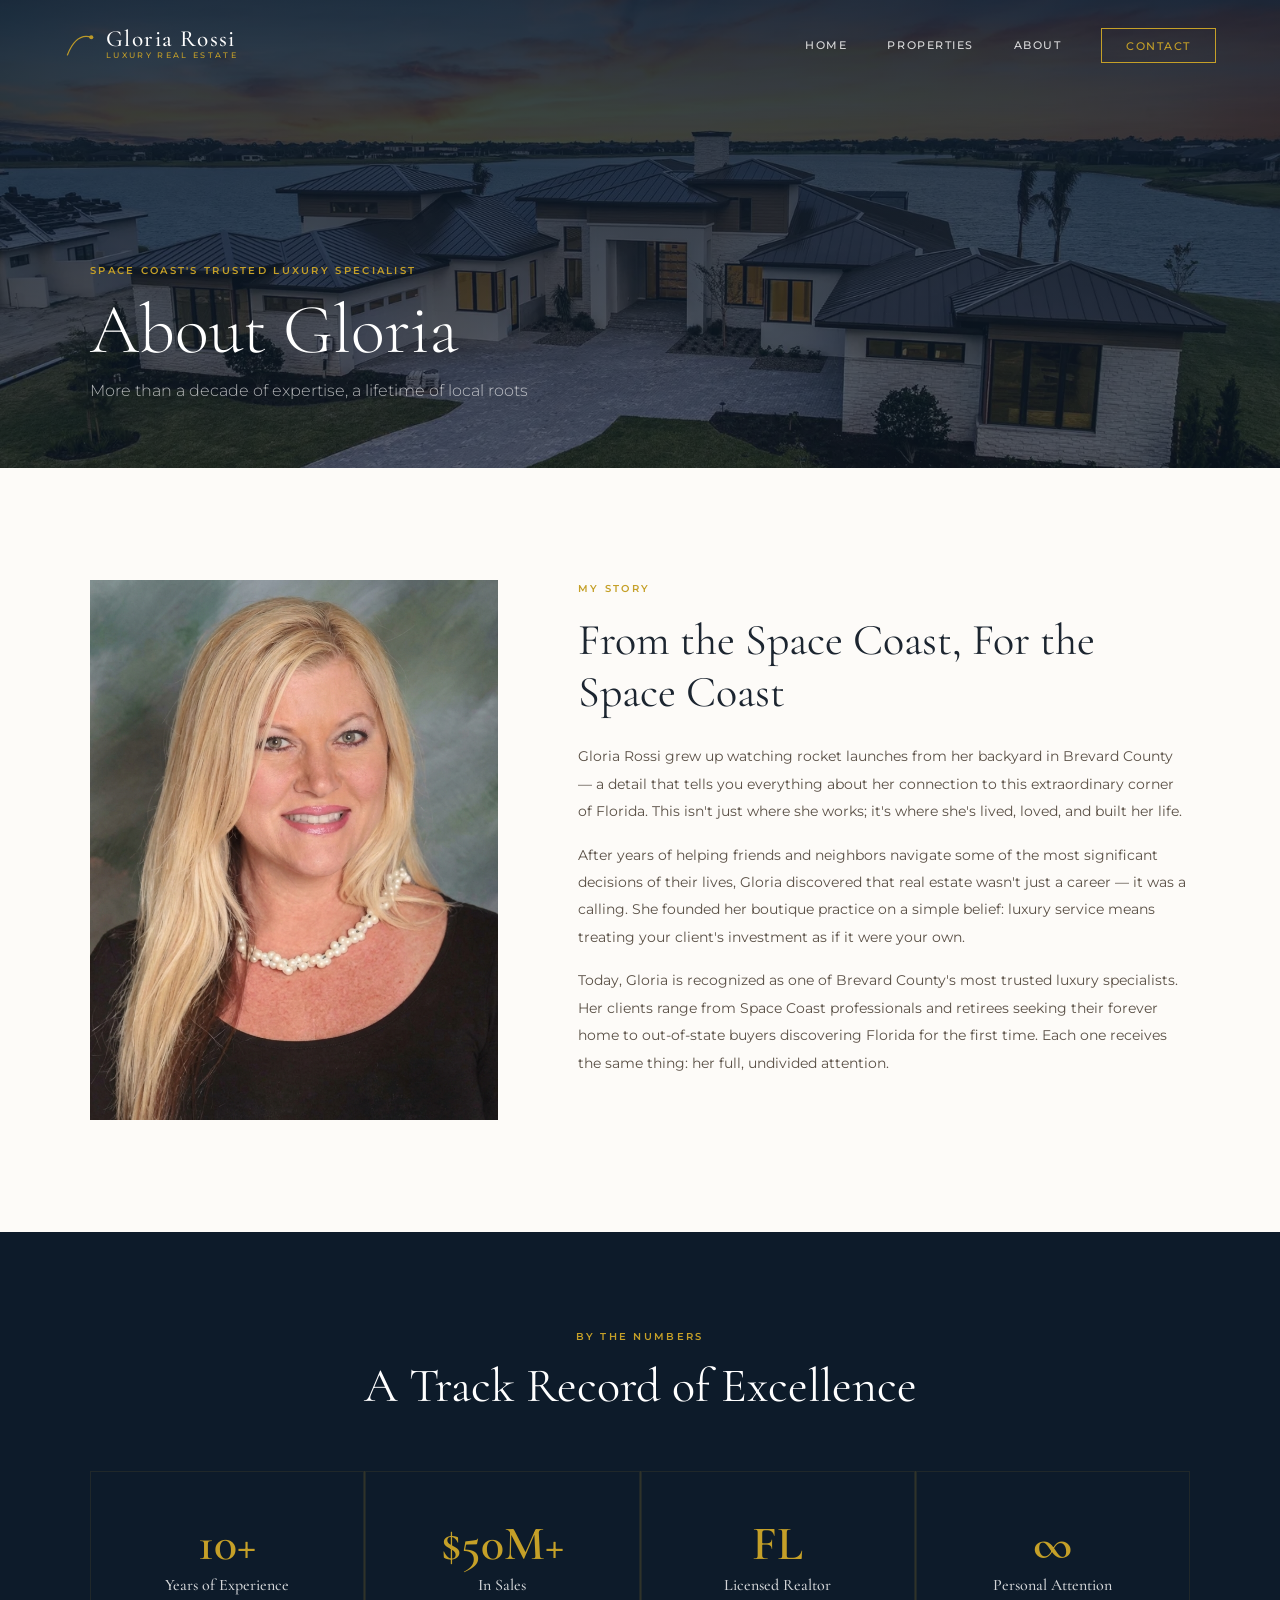
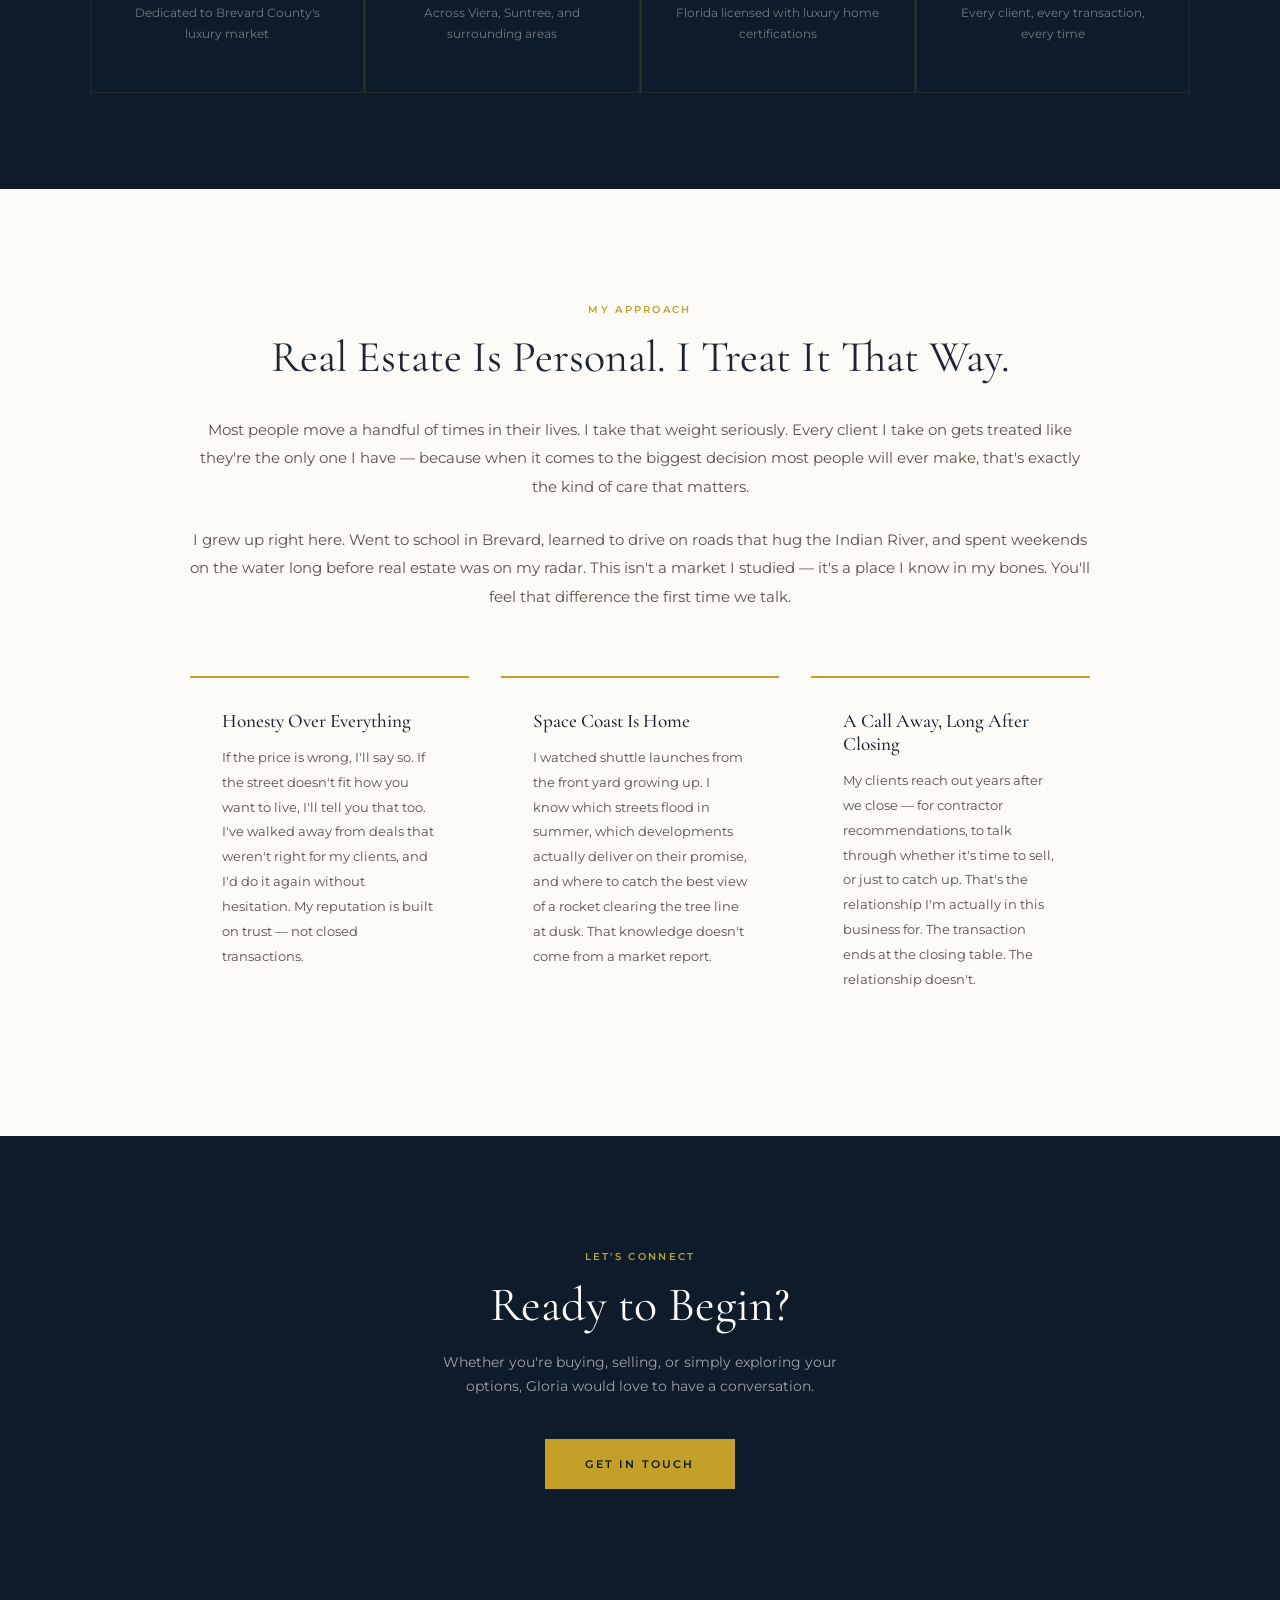
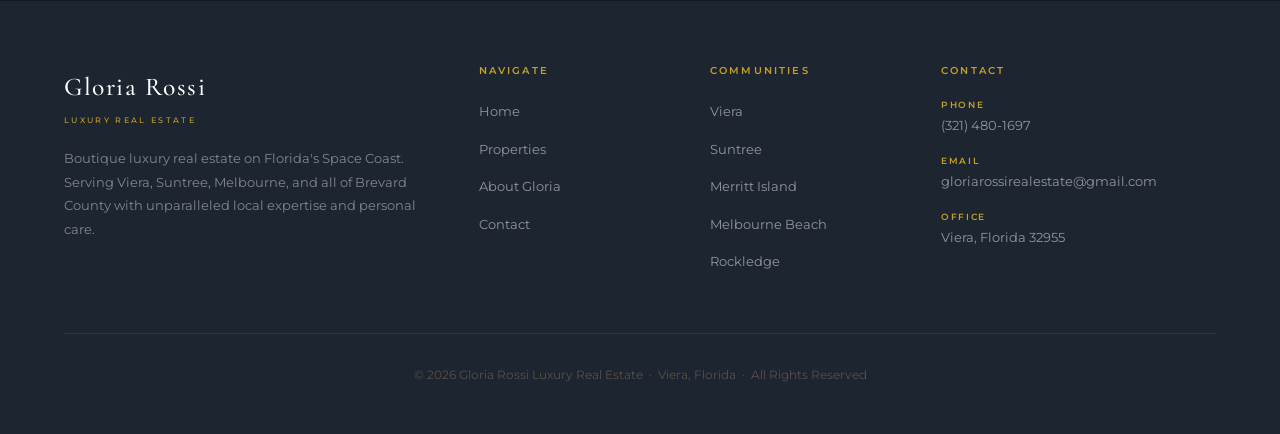
==== commit d1a2c6f6: "Add brand suite, philosophy copy, and real contact info Brand suite: - favicon.svg: orbital arc mark" ====
--- a/about.html
+++ b/about.html
@@ -4,6 +4,7 @@
     <meta charset="UTF-8">
     <meta name="viewport" content="width=device-width, initial-scale=1.0">
     <title>About Gloria Rossi | Luxury Real Estate · Florida's Space Coast</title>
+    <link rel="icon" href="favicon.svg" type="image/svg+xml">
     <link rel="preconnect" href="https://fonts.googleapis.com">
     <link rel="preconnect" href="https://fonts.gstatic.com" crossorigin>
     <link href="https://fonts.googleapis.com/css2?family=Cormorant+Garamond:ital,wght@0,300;0,400;0,500;0,600;1,300;1,400;1,500&family=Montserrat:wght@300;400;500;600;700&display=swap" rel="stylesheet">
@@ -14,8 +15,11 @@
     <!-- Navigation -->
     <nav id="navbar" class="scrolled">
         <div class="logo">
-            <span class="logo-name">Gloria Rossi</span>
-            <span class="logo-tagline">Luxury Real Estate</span>
+            <img src="pictures/logo-mark.svg" alt="" class="logo-mark" aria-hidden="true">
+            <div class="logo-text">
+                <span class="logo-name">Gloria Rossi</span>
+                <span class="logo-tagline">Luxury Real Estate</span>
+            </div>
         </div>
         <ul class="nav-links">
             <li><a href="index.html">Home</a></li>
@@ -87,21 +91,21 @@
     <section class="philosophy">
         <div class="philosophy-inner">
             <span class="eyebrow">My Approach</span>
-            <h2>Luxury Is in the Details</h2>
-            <p>I believe that finding the right home is about far more than square footage and listing price. It's about understanding how you want to live &mdash; and finding a property that elevates your everyday experience.</p>
-            <p>As a boutique operator, I'm selective about the clients I work with, because I can only give my full attention to a limited number at a time. That selectivity is your advantage: when you work with Gloria Rossi, you're never just a transaction.</p>
+            <h2>Real Estate Is Personal. I Treat It That Way.</h2>
+            <p>Most people move a handful of times in their lives. I take that weight seriously. Every client I take on gets treated like they're the only one I have &mdash; because when it comes to the biggest decision most people will ever make, that's exactly the kind of care that matters.</p>
+            <p>I grew up right here. Went to school in Brevard, learned to drive on roads that hug the Indian River, and spent weekends on the water long before real estate was on my radar. This isn't a market I studied &mdash; it's a place I know in my bones. You'll feel that difference the first time we talk.</p>
             <div class="philosophy-pillars">
                 <div class="philosophy-pillar">
-                    <h4>Discretion First</h4>
-                    <p>Luxury real estate requires absolute trust. Your search, your financials, and your property remain private. Always.</p>
+                    <h4>Honesty Over Everything</h4>
+                    <p>If the price is wrong, I'll say so. If the street doesn't fit how you want to live, I'll tell you that too. I've walked away from deals that weren't right for my clients, and I'd do it again without hesitation. My reputation is built on trust &mdash; not closed transactions.</p>
                 </div>
                 <div class="philosophy-pillar">
-                    <h4>Strategic Insight</h4>
-                    <p>From market timing to negotiation leverage, Gloria brings data-driven strategy to every transaction without sacrificing the personal touch.</p>
+                    <h4>Space Coast Is Home</h4>
+                    <p>I watched shuttle launches from the front yard growing up. I know which streets flood in summer, which developments actually deliver on their promise, and where to catch the best view of a rocket clearing the tree line at dusk. That knowledge doesn't come from a market report.</p>
                 </div>
                 <div class="philosophy-pillar">
-                    <h4>Lifelong Partnership</h4>
-                    <p>Closing day is just the beginning. Gloria's clients know they can call on her expertise long after the keys are in hand.</p>
+                    <h4>A Call Away, Long After Closing</h4>
+                    <p>My clients reach out years after we close &mdash; for contractor recommendations, to talk through whether it's time to sell, or just to catch up. That's the relationship I'm actually in this business for. The transaction ends at the closing table. The relationship doesn't.</p>
                 </div>
             </div>
         </div>
@@ -146,11 +150,11 @@
                 <h4>Contact</h4>
                 <div class="footer-contact-item">
                     <span class="contact-label">Phone</span>
-                    <p>(321) 555-0100</p>
+                    <p>(321) 480-1697</p>
                 </div>
                 <div class="footer-contact-item">
                     <span class="contact-label">Email</span>
-                    <p>gloria@gloriarossirealty.com</p>
+                    <p>gloriarossirealestate@gmail.com</p>
                 </div>
                 <div class="footer-contact-item">
                     <span class="contact-label">Office</span>
--- a/css/styles.css
+++ b/css/styles.css
@@ -92,8 +92,22 @@
 
 .logo {
   display: flex;
+  flex-direction: row;
+  align-items: center;
+  gap: 0.75rem;
+  line-height: 1;
+}
+
+.logo-mark {
+  width: 30px;
+  height: 30px;
+  flex-shrink: 0;
+  opacity: 0.95;
+}
+
+.logo-text {
+  display: flex;
   flex-direction: column;
-  line-height: 1;
 }
 
 .logo-name {
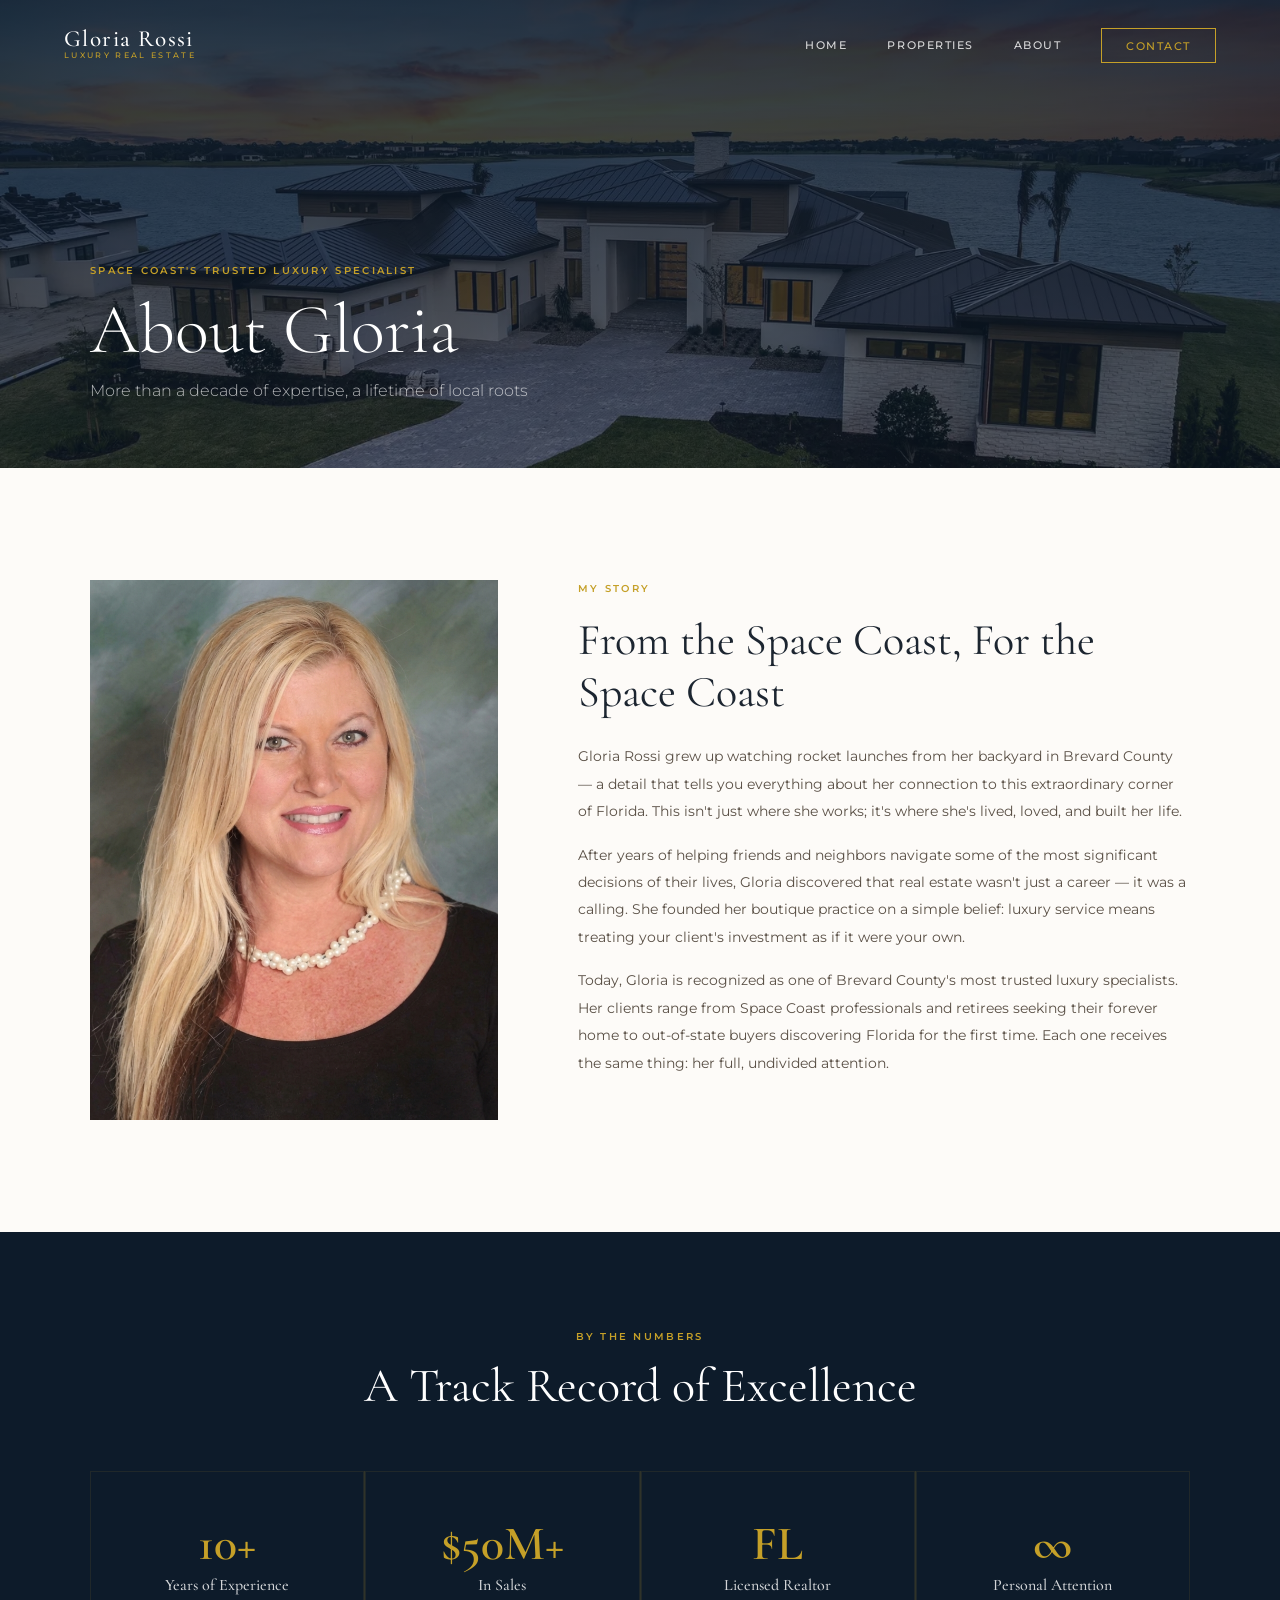
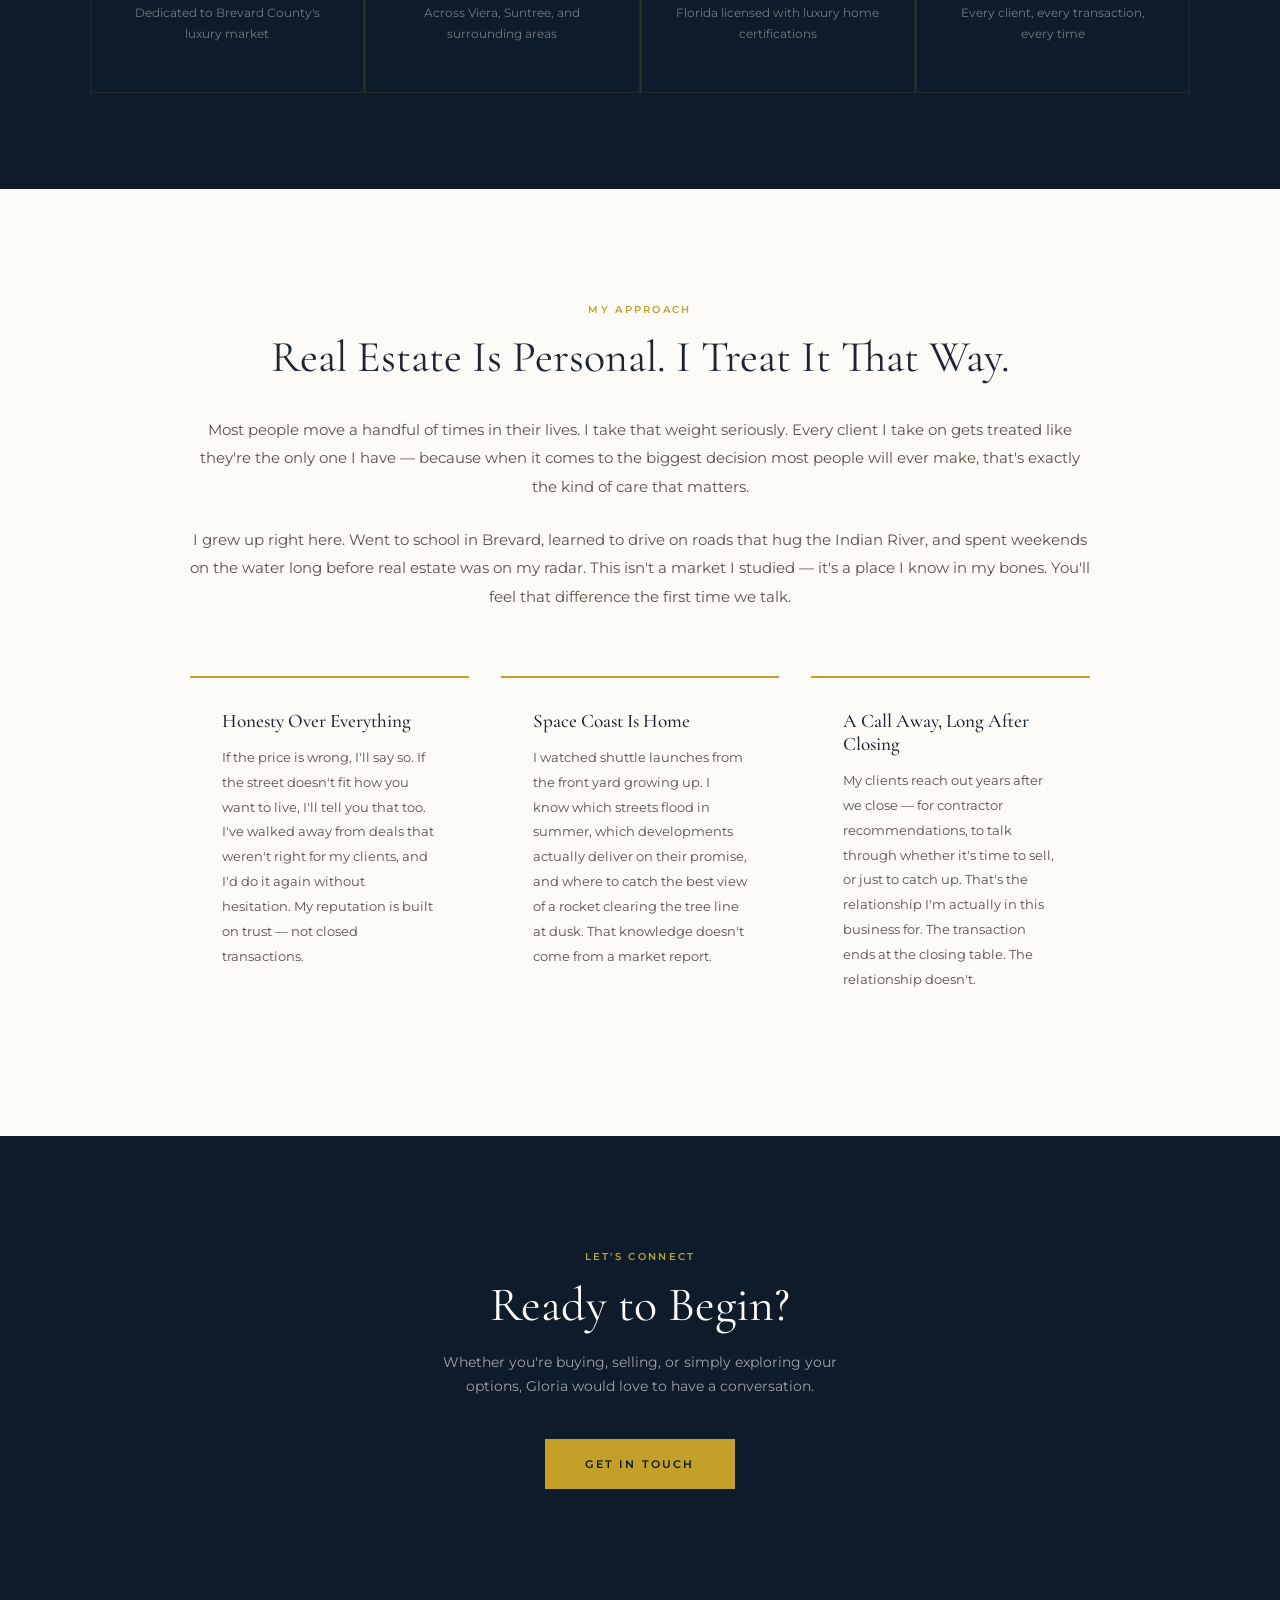
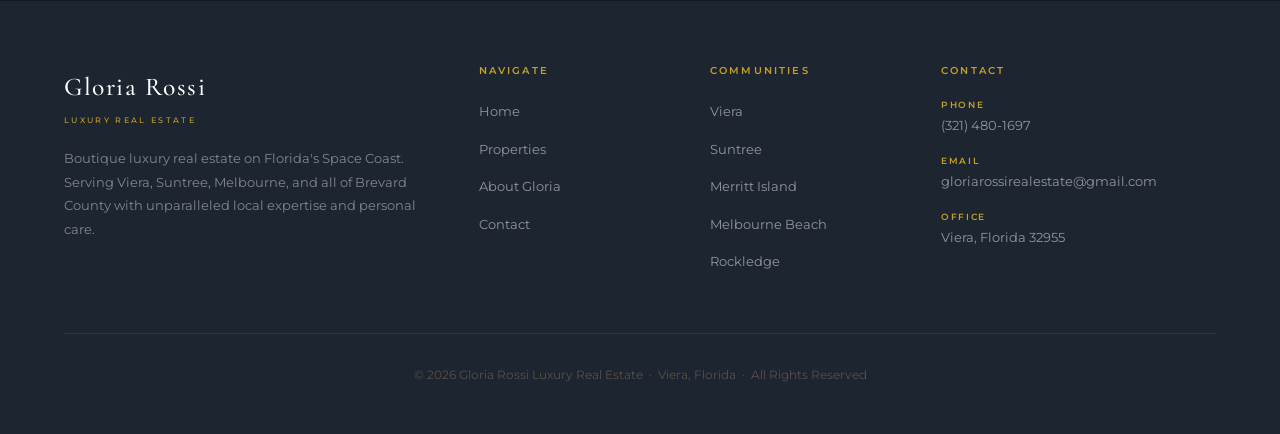
==== commit de4d20e4: "Revert logo mark from nav, keep all other brand/content changes Removes the SVG orbital arc mark fro" ====
--- a/about.html
+++ b/about.html
@@ -15,11 +15,8 @@
     <!-- Navigation -->
     <nav id="navbar" class="scrolled">
         <div class="logo">
-            <img src="pictures/logo-mark.svg" alt="" class="logo-mark" aria-hidden="true">
-            <div class="logo-text">
-                <span class="logo-name">Gloria Rossi</span>
-                <span class="logo-tagline">Luxury Real Estate</span>
-            </div>
+            <span class="logo-name">Gloria Rossi</span>
+            <span class="logo-tagline">Luxury Real Estate</span>
         </div>
         <ul class="nav-links">
             <li><a href="index.html">Home</a></li>
--- a/css/styles.css
+++ b/css/styles.css
@@ -92,22 +92,8 @@
 
 .logo {
   display: flex;
-  flex-direction: row;
-  align-items: center;
-  gap: 0.75rem;
+  flex-direction: column;
   line-height: 1;
-}
-
-.logo-mark {
-  width: 30px;
-  height: 30px;
-  flex-shrink: 0;
-  opacity: 0.95;
-}
-
-.logo-text {
-  display: flex;
-  flex-direction: column;
 }
 
 .logo-name {
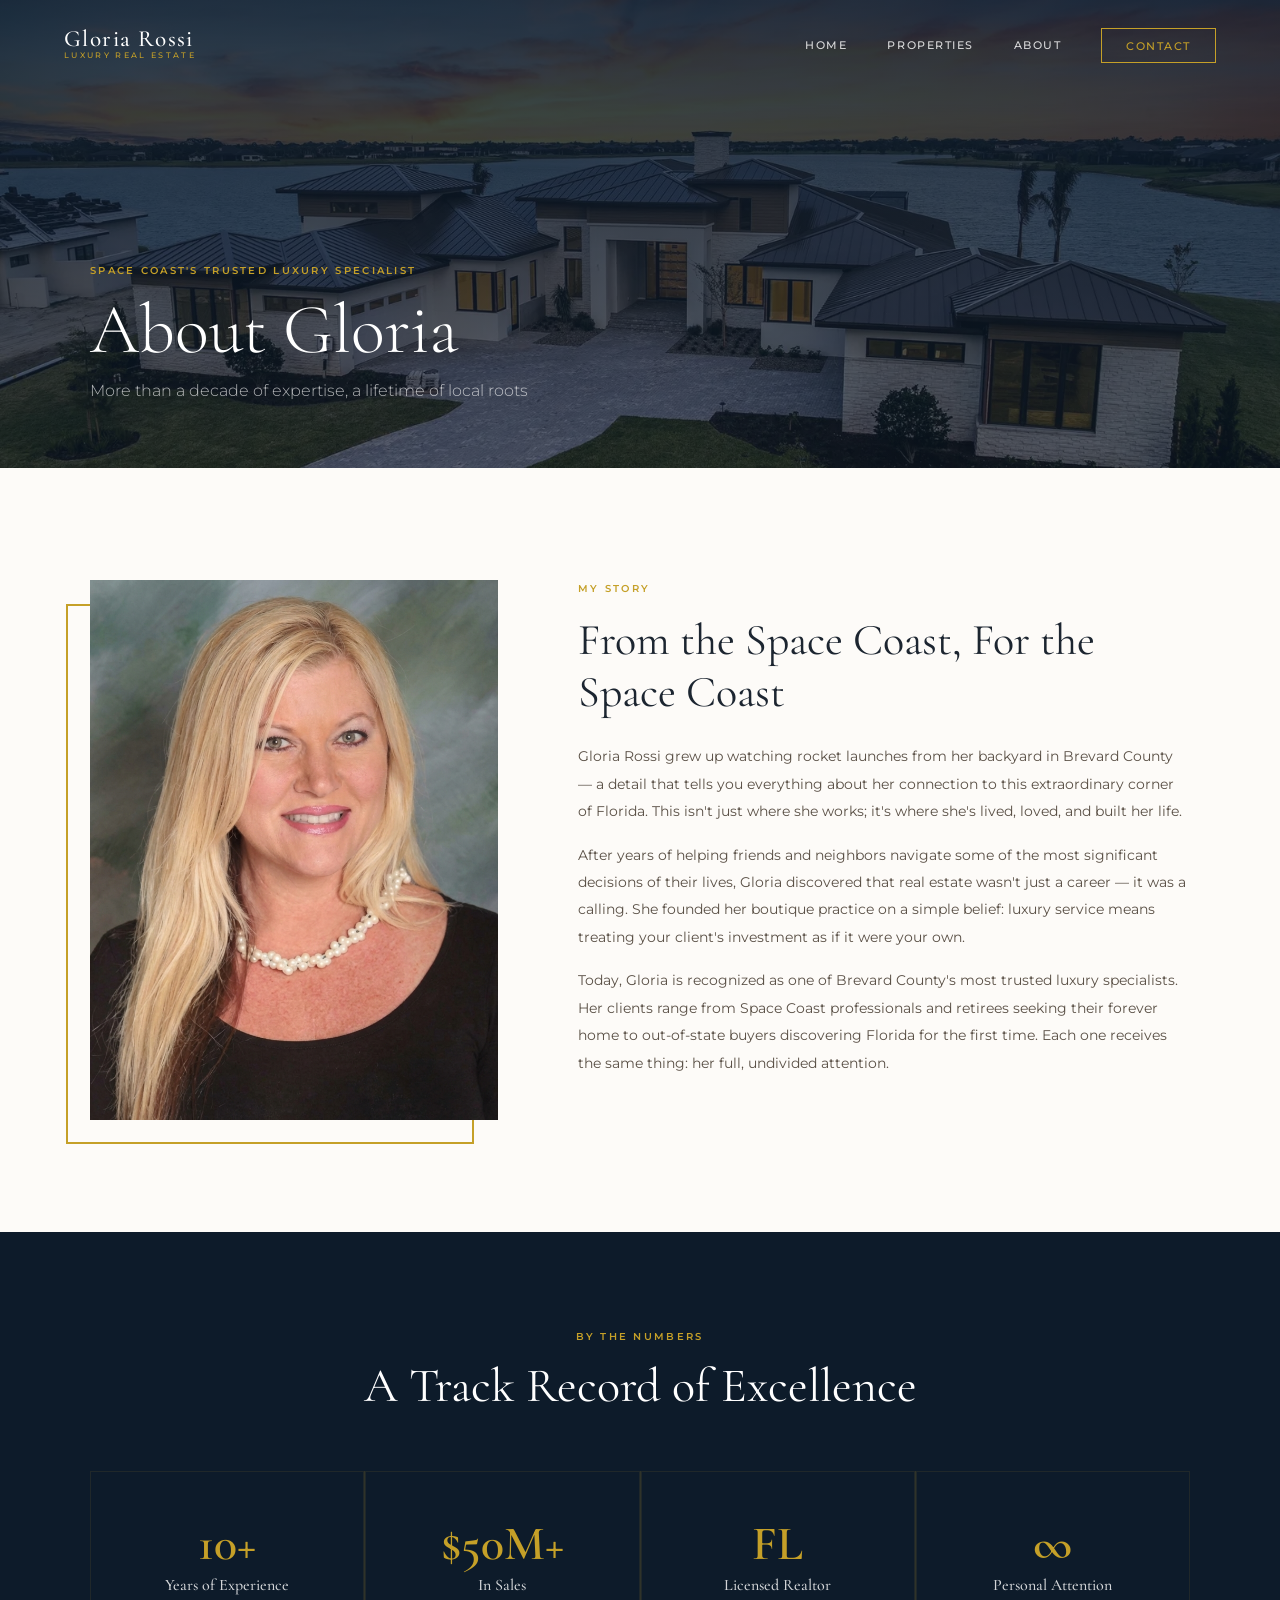
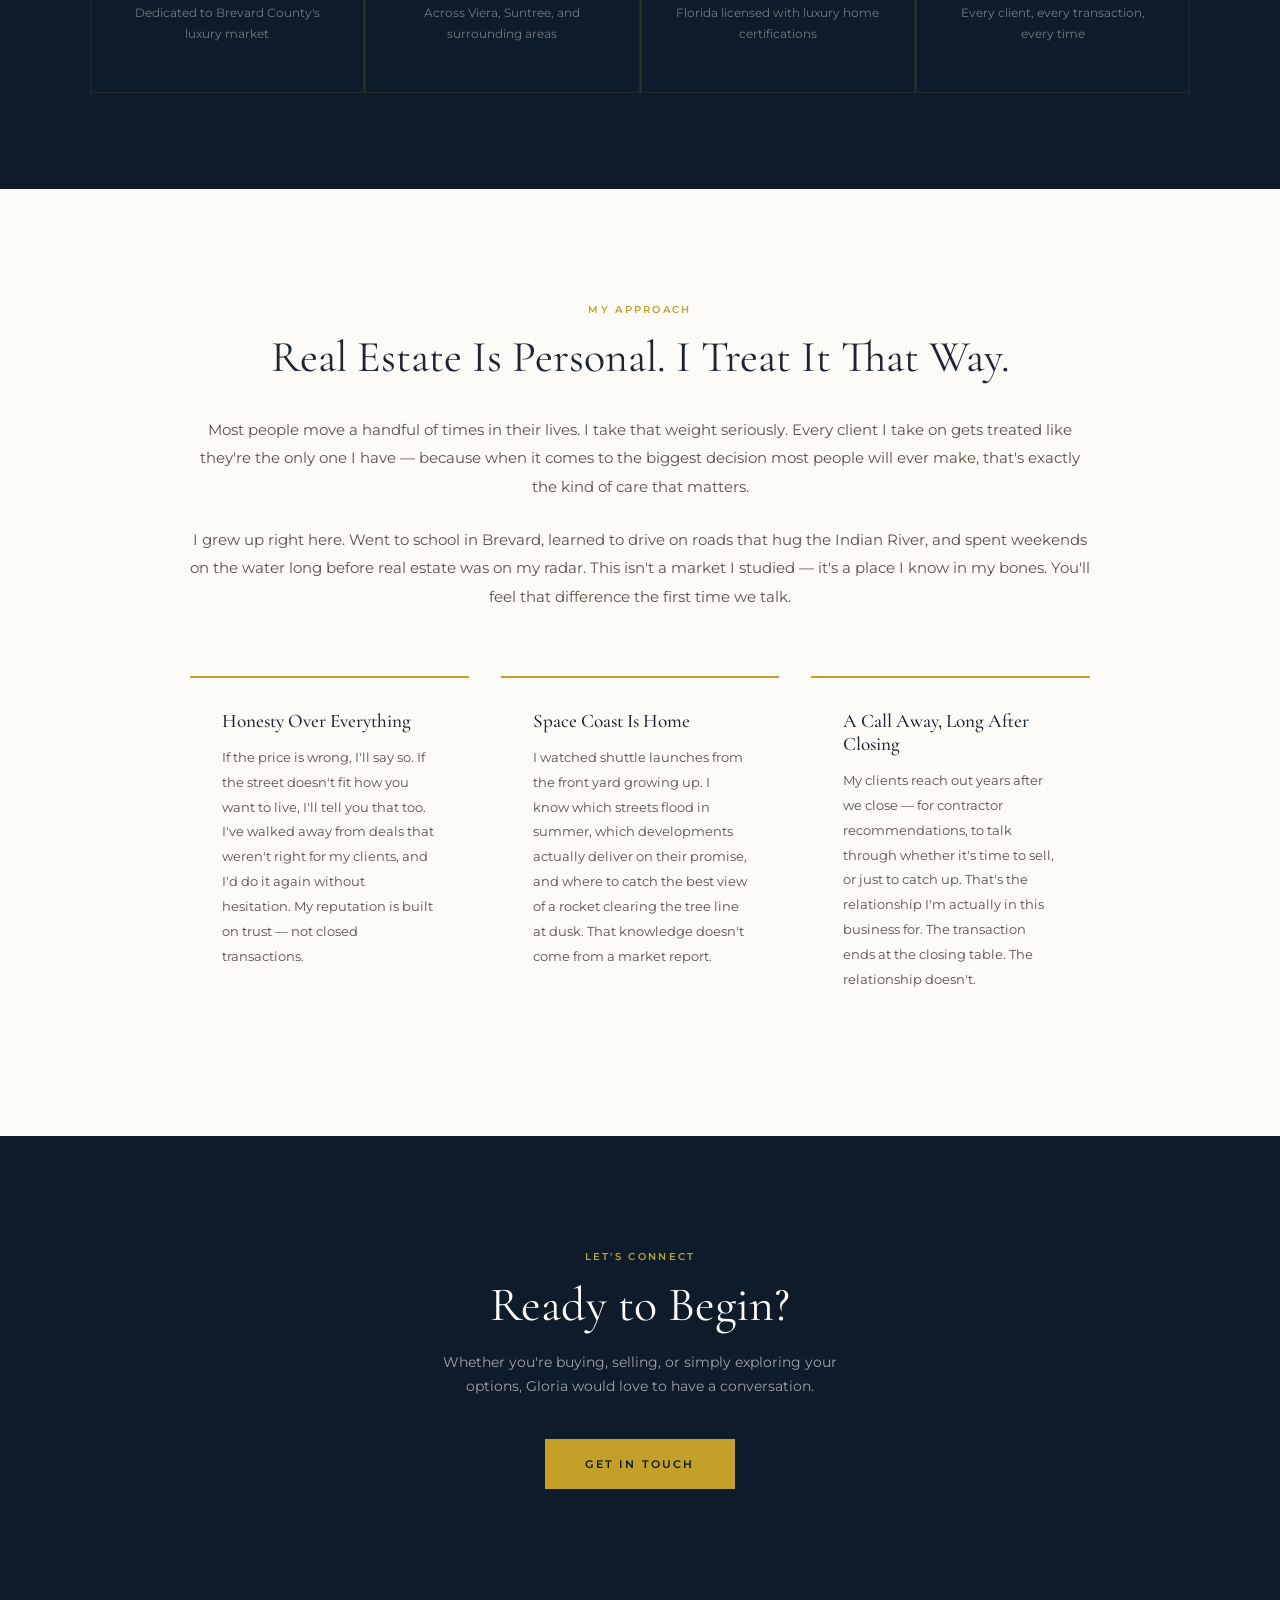
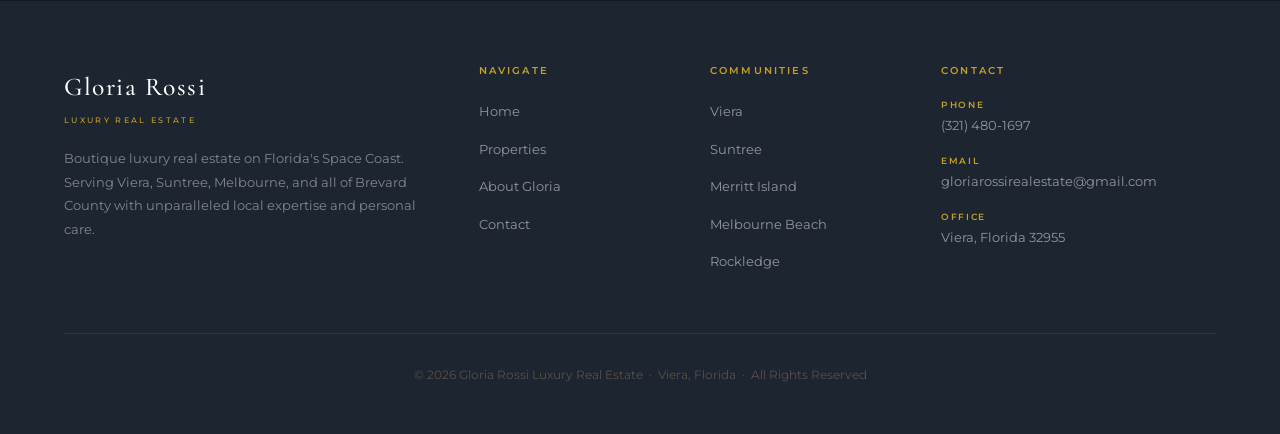
==== commit ee1ccde4: "Add demo listing images, mobile menu, and scroll animations - Populate all 12 demo listings with Uns" ====
--- a/about.html
+++ b/about.html
@@ -18,12 +18,16 @@
             <span class="logo-name">Gloria Rossi</span>
             <span class="logo-tagline">Luxury Real Estate</span>
         </div>
+        <button class="nav-toggle" aria-label="Menu">
+            <span></span><span></span><span></span>
+        </button>
         <ul class="nav-links">
             <li><a href="index.html">Home</a></li>
             <li><a href="properties.html">Properties</a></li>
             <li><a href="about.html">About</a></li>
             <li><a href="contact.html" class="nav-cta">Contact</a></li>
         </ul>
+        <div class="nav-overlay"></div>
     </nav>
 
     <!-- Page Hero -->
@@ -36,7 +40,7 @@
     </header>
 
     <!-- Bio Section -->
-    <section class="about-bio">
+    <section class="about-bio reveal">
         <div class="about-bio-inner">
             <div class="about-bio-image-wrap">
                 <img src="pictures/glo_headshot_enhanced.png" alt="Gloria Rossi, Luxury Real Estate Specialist" class="about-bio-photo">
@@ -53,7 +57,7 @@
     </section>
 
     <!-- Credentials / Stats -->
-    <section class="credentials">
+    <section class="credentials reveal">
         <div class="credentials-inner">
             <div class="section-header">
                 <span class="eyebrow">By the Numbers</span>
@@ -85,7 +89,7 @@
     </section>
 
     <!-- Philosophy -->
-    <section class="philosophy">
+    <section class="philosophy reveal">
         <div class="philosophy-inner">
             <span class="eyebrow">My Approach</span>
             <h2>Real Estate Is Personal. I Treat It That Way.</h2>
@@ -173,6 +177,42 @@
                 navbar.classList.remove('scrolled');
             }
         });
+
+        // Mobile menu
+        (function() {
+            var toggle = document.querySelector('.nav-toggle');
+            var links = document.querySelector('.nav-links');
+            var overlay = document.querySelector('.nav-overlay');
+            function closeMenu() {
+                toggle.classList.remove('active');
+                links.classList.remove('open');
+                overlay.classList.remove('visible');
+            }
+            toggle.addEventListener('click', function() {
+                var isOpen = links.classList.contains('open');
+                if (isOpen) { closeMenu(); } else {
+                    toggle.classList.add('active');
+                    links.classList.add('open');
+                    overlay.classList.add('visible');
+                }
+            });
+            overlay.addEventListener('click', closeMenu);
+            links.querySelectorAll('a').forEach(function(a) { a.addEventListener('click', closeMenu); });
+        })();
+
+        // Scroll reveal
+        (function() {
+            var reveals = document.querySelectorAll('.reveal');
+            var observer = new IntersectionObserver(function(entries) {
+                entries.forEach(function(entry) {
+                    if (entry.isIntersecting) {
+                        entry.target.classList.add('revealed');
+                        observer.unobserve(entry.target);
+                    }
+                });
+            }, { threshold: 0.12 });
+            reveals.forEach(function(el) { observer.observe(el); });
+        })();
     </script>
 
 </body>
--- a/css/styles.css
+++ b/css/styles.css
@@ -1054,6 +1054,80 @@
   margin: 0.5rem 0 0;
 }
 
+/* === MOBILE HAMBURGER MENU === */
+.nav-toggle {
+  display: none;
+  flex-direction: column;
+  justify-content: center;
+  gap: 5px;
+  width: 28px;
+  height: 28px;
+  background: none;
+  border: none;
+  cursor: pointer;
+  padding: 0;
+  z-index: 1001;
+}
+
+.nav-toggle span {
+  display: block;
+  width: 100%;
+  height: 1.5px;
+  background-color: #fff;
+  transition: transform 0.35s ease, opacity 0.25s ease;
+  transform-origin: center;
+}
+
+.nav-toggle.active span:nth-child(1) {
+  transform: translateY(6.5px) rotate(45deg);
+}
+
+.nav-toggle.active span:nth-child(2) {
+  opacity: 0;
+}
+
+.nav-toggle.active span:nth-child(3) {
+  transform: translateY(-6.5px) rotate(-45deg);
+}
+
+/* === SCROLL-REVEAL ANIMATIONS === */
+@keyframes revealUp {
+  from {
+    opacity: 0;
+    transform: translateY(32px);
+  }
+  to {
+    opacity: 1;
+    transform: translateY(0);
+  }
+}
+
+.reveal {
+  opacity: 0;
+}
+
+.reveal.revealed {
+  animation: revealUp 0.8s cubic-bezier(0.22, 1, 0.36, 1) forwards;
+}
+
+.reveal-delay-1 { animation-delay: 0.1s; }
+.reveal-delay-2 { animation-delay: 0.2s; }
+.reveal-delay-3 { animation-delay: 0.3s; }
+
+/* === PROPERTY CARD IMAGE HOVER === */
+.property-image {
+  transition: transform 0.6s cubic-bezier(0.22, 1, 0.36, 1);
+}
+
+.property-card:hover .property-image {
+  transform: scale(1.06);
+}
+
+/* === NAV OVERLAY (hidden on desktop) === */
+.nav-overlay {
+  display: none;
+}
+
 /* === RESPONSIVE === */
 @media (max-width: 1024px) {
   .footer-inner {
@@ -1082,8 +1156,63 @@
     padding: 1.25rem 5%;
   }
 
+  .nav-toggle {
+    display: flex;
+  }
+
   .nav-links {
-    display: none;
+    position: fixed;
+    top: 0;
+    right: 0;
+    bottom: 0;
+    width: 280px;
+    background-color: var(--midnight);
+    flex-direction: column;
+    align-items: flex-start;
+    padding: 6rem 2.5rem 3rem;
+    gap: 0;
+    transform: translateX(100%);
+    transition: transform 0.4s cubic-bezier(0.22, 1, 0.36, 1);
+    box-shadow: -10px 0 40px rgba(0, 0, 0, 0.4);
+    z-index: 1000;
+  }
+
+  .nav-links.open {
+    transform: translateX(0);
+  }
+
+  .nav-links li {
+    width: 100%;
+    border-bottom: 1px solid rgba(255, 255, 255, 0.06);
+  }
+
+  .nav-links a {
+    display: block;
+    padding: 1.1rem 0;
+    font-size: 0.78rem;
+    color: rgba(255, 255, 255, 0.7);
+  }
+
+  .nav-links .nav-cta {
+    border: none;
+    padding: 1.1rem 0;
+    margin-top: 0.5rem;
+  }
+
+  .nav-overlay {
+    display: block;
+    position: fixed;
+    inset: 0;
+    background: rgba(13, 27, 42, 0.6);
+    opacity: 0;
+    visibility: hidden;
+    transition: opacity 0.35s ease, visibility 0.35s ease;
+    z-index: 999;
+  }
+
+  .nav-overlay.visible {
+    opacity: 1;
+    visibility: visible;
   }
 
   .hero h1 {
@@ -1132,3 +1261,565 @@
     align-items: center;
   }
 }
+
+/* ============================================================
+   PROPERTIES PAGE — Filters, Listings Grid, Sort
+   ============================================================ */
+
+/* Property card as link */
+.property-card-link {
+  display: block;
+  color: inherit;
+  text-decoration: none;
+}
+
+.property-view-link {
+  font-family: 'Montserrat', sans-serif;
+  font-size: 0.62rem;
+  font-weight: 600;
+  letter-spacing: 0.12em;
+  text-transform: uppercase;
+  color: var(--gold);
+  border-bottom: 1px solid var(--gold);
+  padding-bottom: 2px;
+  transition: color 0.2s;
+}
+
+/* Featured loading */
+.featured-loading {
+  text-align: center;
+  padding: 2rem;
+  font-size: 0.85rem;
+  color: var(--text-light);
+}
+
+/* === LISTING FILTERS === */
+.listing-filters {
+  padding: 2rem 5%;
+  background-color: var(--warm-white);
+  border-bottom: 1px solid var(--border);
+}
+
+.filters-inner {
+  max-width: 1200px;
+  margin: 0 auto;
+  display: flex;
+  gap: 1rem;
+  align-items: flex-end;
+  flex-wrap: wrap;
+}
+
+.filter-group {
+  display: flex;
+  flex-direction: column;
+  gap: 0.35rem;
+  flex: 1;
+  min-width: 140px;
+}
+
+.filter-group label {
+  font-size: 0.58rem;
+  font-weight: 600;
+  letter-spacing: 0.16em;
+  text-transform: uppercase;
+  color: var(--charcoal);
+}
+
+.filter-group select {
+  padding: 0.7rem 0.85rem;
+  font-size: 0.82rem;
+  font-family: 'Montserrat', sans-serif;
+  border: 1px solid var(--border);
+  background-color: #fff;
+  color: var(--text-dark);
+  border-radius: 0;
+  -webkit-appearance: none;
+  appearance: none;
+  cursor: pointer;
+  transition: border-color 0.3s ease;
+}
+
+.filter-group select:focus {
+  outline: none;
+  border-color: var(--gold);
+}
+
+.filter-btn {
+  padding: 0.7rem 1.5rem;
+  align-self: flex-end;
+}
+
+/* === RESULTS INFO === */
+.listing-results-info {
+  padding: 1.25rem 5%;
+  background-color: var(--warm-white);
+}
+
+.results-info-inner {
+  max-width: 1200px;
+  margin: 0 auto;
+  display: flex;
+  justify-content: space-between;
+  align-items: center;
+}
+
+.results-info-inner p {
+  font-size: 0.78rem;
+  font-weight: 500;
+  color: var(--text-light);
+  margin: 0;
+}
+
+.sort-control {
+  display: flex;
+  align-items: center;
+  gap: 0.5rem;
+}
+
+.sort-control label {
+  font-size: 0.58rem;
+  font-weight: 600;
+  letter-spacing: 0.12em;
+  text-transform: uppercase;
+  color: var(--text-light);
+}
+
+.sort-control select {
+  padding: 0.45rem 0.7rem;
+  font-size: 0.78rem;
+  font-family: 'Montserrat', sans-serif;
+  border: 1px solid var(--border);
+  background-color: #fff;
+  color: var(--text-dark);
+  border-radius: 0;
+  -webkit-appearance: none;
+  appearance: none;
+  cursor: pointer;
+}
+
+/* === LISTINGS SECTION === */
+.listings-section {
+  padding: 2rem 5% 5rem;
+  background-color: var(--warm-white);
+}
+
+.listings-grid {
+  max-width: 1200px;
+  margin: 0 auto;
+}
+
+.listings-loading,
+.listings-empty {
+  text-align: center;
+  padding: 4rem 2rem;
+  max-width: 500px;
+  margin: 0 auto;
+}
+
+.listings-loading p {
+  font-size: 0.88rem;
+  color: var(--text-light);
+}
+
+.listings-empty h3 {
+  font-size: 1.5rem;
+  margin-bottom: 0.75rem;
+}
+
+.listings-empty p {
+  font-size: 0.85rem;
+}
+
+.listings-empty a {
+  color: var(--gold);
+  border-bottom: 1px solid var(--gold);
+}
+
+/* ============================================================
+   PROPERTY DETAIL PAGE
+   ============================================================ */
+
+/* Loading / Not Found */
+.property-loading {
+  padding: 12rem 2rem 6rem;
+  text-align: center;
+}
+
+.property-loading p {
+  font-size: 0.88rem;
+  color: var(--text-light);
+}
+
+.property-not-found {
+  padding: 12rem 2rem 6rem;
+  text-align: center;
+}
+
+.not-found-inner {
+  max-width: 500px;
+  margin: 0 auto;
+}
+
+.not-found-inner h2 {
+  font-size: 2rem;
+  margin-bottom: 1rem;
+}
+
+.not-found-inner p {
+  margin-bottom: 2rem;
+}
+
+/* === PROPERTY HERO === */
+.property-hero {
+  position: relative;
+  min-height: 50vh;
+  background:
+    linear-gradient(to bottom, rgba(13,27,42,0.6) 0%, rgba(13,27,42,0.82) 100%),
+    linear-gradient(135deg, #1a2f4a 0%, #2d4a68 55%, #1a3355 100%);
+  background-size: cover;
+  background-position: center;
+  display: flex;
+  align-items: flex-end;
+}
+
+.property-hero-overlay {
+  width: 100%;
+  padding: 8rem 5% 3rem;
+}
+
+.property-hero-content {
+  max-width: 1100px;
+  margin: 0 auto;
+}
+
+.back-link {
+  display: inline-block;
+  font-size: 0.68rem;
+  font-weight: 500;
+  letter-spacing: 0.12em;
+  text-transform: uppercase;
+  color: var(--gold);
+  margin-bottom: 1.5rem;
+  transition: opacity 0.2s;
+}
+
+.back-link:hover {
+  opacity: 0.7;
+}
+
+.property-hero h1 {
+  font-size: clamp(2rem, 4.5vw, 3.5rem);
+  font-weight: 300;
+  color: #fff;
+  margin-bottom: 0.5rem;
+  line-height: 1.15;
+}
+
+.property-hero p {
+  font-size: 0.95rem;
+  color: rgba(255, 255, 255, 0.65);
+  font-weight: 300;
+  margin: 0;
+}
+
+/* === STATS BAR === */
+.property-stats-bar {
+  background-color: var(--midnight);
+  padding: 0;
+  border-bottom: 2px solid var(--gold);
+}
+
+.stats-bar-inner {
+  max-width: 1100px;
+  margin: 0 auto;
+  display: flex;
+}
+
+.stat-item {
+  flex: 1;
+  text-align: center;
+  padding: 1.75rem 1rem;
+  border-right: 1px solid rgba(255,255,255,0.08);
+}
+
+.stat-item:last-child {
+  border-right: none;
+}
+
+.stat-value {
+  font-family: 'Cormorant Garamond', serif;
+  font-size: 1.75rem;
+  font-weight: 600;
+  color: #fff;
+  display: block;
+  line-height: 1.1;
+}
+
+.stat-price .stat-value {
+  color: var(--gold);
+  font-size: 2rem;
+}
+
+.stat-label {
+  font-size: 0.55rem;
+  font-weight: 600;
+  letter-spacing: 0.18em;
+  text-transform: uppercase;
+  color: rgba(255,255,255,0.45);
+  display: block;
+  margin-top: 0.4rem;
+}
+
+/* === PHOTO GALLERY === */
+.property-gallery {
+  padding: 3rem 5%;
+  background-color: var(--warm-white);
+}
+
+.gallery-inner {
+  max-width: 1000px;
+  margin: 0 auto;
+}
+
+.gallery-main {
+  position: relative;
+  width: 100%;
+  height: 500px;
+  background: linear-gradient(135deg, #1a2f4a 0%, #2d4a68 55%, #1a3355 100%);
+  overflow: hidden;
+  margin-bottom: 0.75rem;
+}
+
+.gallery-main img {
+  width: 100%;
+  height: 100%;
+  object-fit: cover;
+}
+
+.gallery-nav {
+  position: absolute;
+  top: 50%;
+  transform: translateY(-50%);
+  background: rgba(13,27,42,0.65);
+  color: #fff;
+  border: none;
+  width: 44px;
+  height: 44px;
+  font-size: 1.5rem;
+  cursor: pointer;
+  display: flex;
+  align-items: center;
+  justify-content: center;
+  transition: background 0.2s;
+}
+
+.gallery-nav:hover {
+  background: rgba(13,27,42,0.9);
+}
+
+.gallery-prev { left: 0.75rem; }
+.gallery-next { right: 0.75rem; }
+
+.gallery-counter {
+  position: absolute;
+  bottom: 0.75rem;
+  right: 0.75rem;
+  background: rgba(13,27,42,0.7);
+  color: rgba(255,255,255,0.8);
+  padding: 0.3rem 0.75rem;
+  font-size: 0.68rem;
+  font-weight: 500;
+  letter-spacing: 0.08em;
+}
+
+.gallery-thumbs {
+  display: flex;
+  gap: 0.5rem;
+  overflow-x: auto;
+  padding-bottom: 0.5rem;
+}
+
+.gallery-thumb {
+  width: 80px;
+  height: 60px;
+  border: 2px solid transparent;
+  background-size: cover;
+  background-position: center;
+  background-color: var(--navy);
+  cursor: pointer;
+  flex-shrink: 0;
+  transition: border-color 0.2s;
+}
+
+.gallery-thumb:hover,
+.gallery-thumb.active {
+  border-color: var(--gold);
+}
+
+/* === PROPERTY MAIN (Description + Details) === */
+.property-main {
+  padding: 4rem 5%;
+  background-color: var(--warm-white);
+}
+
+.property-main-inner {
+  max-width: 1100px;
+  margin: 0 auto;
+  display: grid;
+  grid-template-columns: 1.5fr 1fr;
+  gap: 4rem;
+  align-items: start;
+}
+
+.property-description h2 {
+  font-size: clamp(1.75rem, 3vw, 2.25rem);
+  font-weight: 400;
+  margin-bottom: 1.5rem;
+}
+
+.property-description p {
+  font-size: 0.9rem;
+  line-height: 1.95;
+}
+
+.property-description h3 {
+  font-size: 1.25rem;
+  font-weight: 500;
+  margin-bottom: 1rem;
+}
+
+/* === DETAILS CARD === */
+.property-details-card {
+  background-color: var(--section-alt);
+  padding: 2.5rem;
+  border: 1px solid var(--border);
+}
+
+.property-details-card h3 {
+  font-size: 1.3rem;
+  font-weight: 500;
+  margin-bottom: 1.5rem;
+  padding-bottom: 1rem;
+  border-bottom: 2px solid var(--gold);
+}
+
+.details-list {
+  display: grid;
+  grid-template-columns: 1fr 1fr;
+  gap: 0;
+}
+
+.details-list dt {
+  font-size: 0.62rem;
+  font-weight: 600;
+  letter-spacing: 0.14em;
+  text-transform: uppercase;
+  color: var(--text-light);
+  padding: 0.75rem 0;
+  border-bottom: 1px solid var(--border);
+}
+
+.details-list dd {
+  font-size: 0.88rem;
+  font-weight: 500;
+  color: var(--charcoal);
+  padding: 0.75rem 0;
+  border-bottom: 1px solid var(--border);
+  text-align: right;
+  margin: 0;
+}
+
+.detail-cta {
+  margin-top: 2rem;
+  text-align: center;
+}
+
+.detail-cta p {
+  font-size: 0.82rem;
+  color: var(--text-light);
+  margin-bottom: 1rem;
+}
+
+/* === PROPERTY MAP === */
+.property-map {
+  padding: 4rem 5%;
+  background-color: var(--section-alt);
+}
+
+.map-inner {
+  max-width: 1100px;
+  margin: 0 auto;
+}
+
+.map-inner h2 {
+  font-size: clamp(1.75rem, 3vw, 2.25rem);
+  font-weight: 400;
+  margin-bottom: 2rem;
+}
+
+.map-container {
+  width: 100%;
+  height: 400px;
+  background: var(--navy);
+  overflow: hidden;
+}
+
+.map-container iframe {
+  width: 100%;
+  height: 100%;
+  border: 0;
+}
+
+/* ============================================================
+   RESPONSIVE — Properties & Detail Pages
+   ============================================================ */
+@media (max-width: 1024px) {
+  .property-main-inner {
+    grid-template-columns: 1fr;
+    gap: 3rem;
+  }
+}
+
+@media (max-width: 768px) {
+  .filters-inner {
+    flex-direction: column;
+  }
+
+  .filter-group {
+    min-width: 100%;
+  }
+
+  .results-info-inner {
+    flex-direction: column;
+    gap: 0.75rem;
+    align-items: flex-start;
+  }
+
+  .stats-bar-inner {
+    flex-wrap: wrap;
+  }
+
+  .stat-item {
+    flex: 1 1 33%;
+    padding: 1.25rem 0.5rem;
+  }
+
+  .gallery-main {
+    height: 280px;
+  }
+
+  .gallery-thumb {
+    width: 60px;
+    height: 45px;
+  }
+}
+
+@media (max-width: 480px) {
+  .stat-item {
+    flex: 1 1 50%;
+  }
+
+  .details-list {
+    grid-template-columns: 1fr 1fr;
+  }
+}
